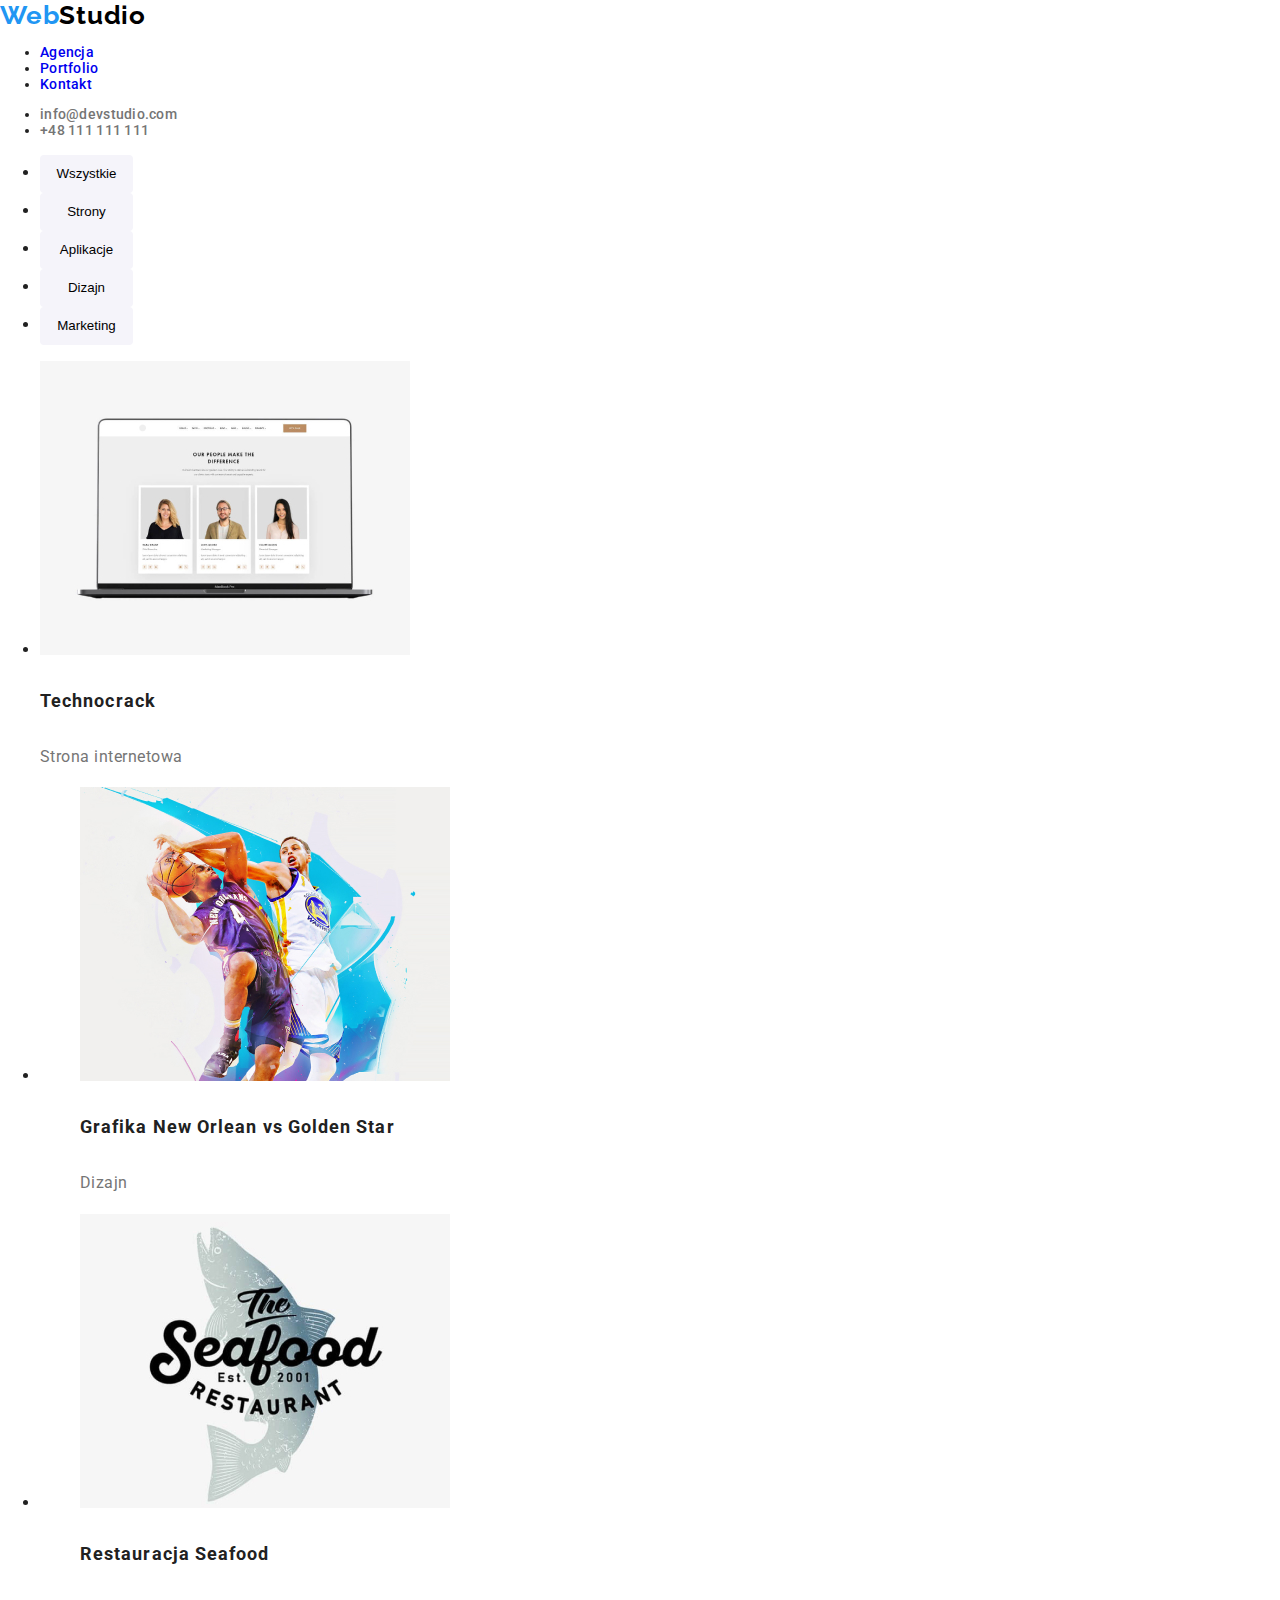
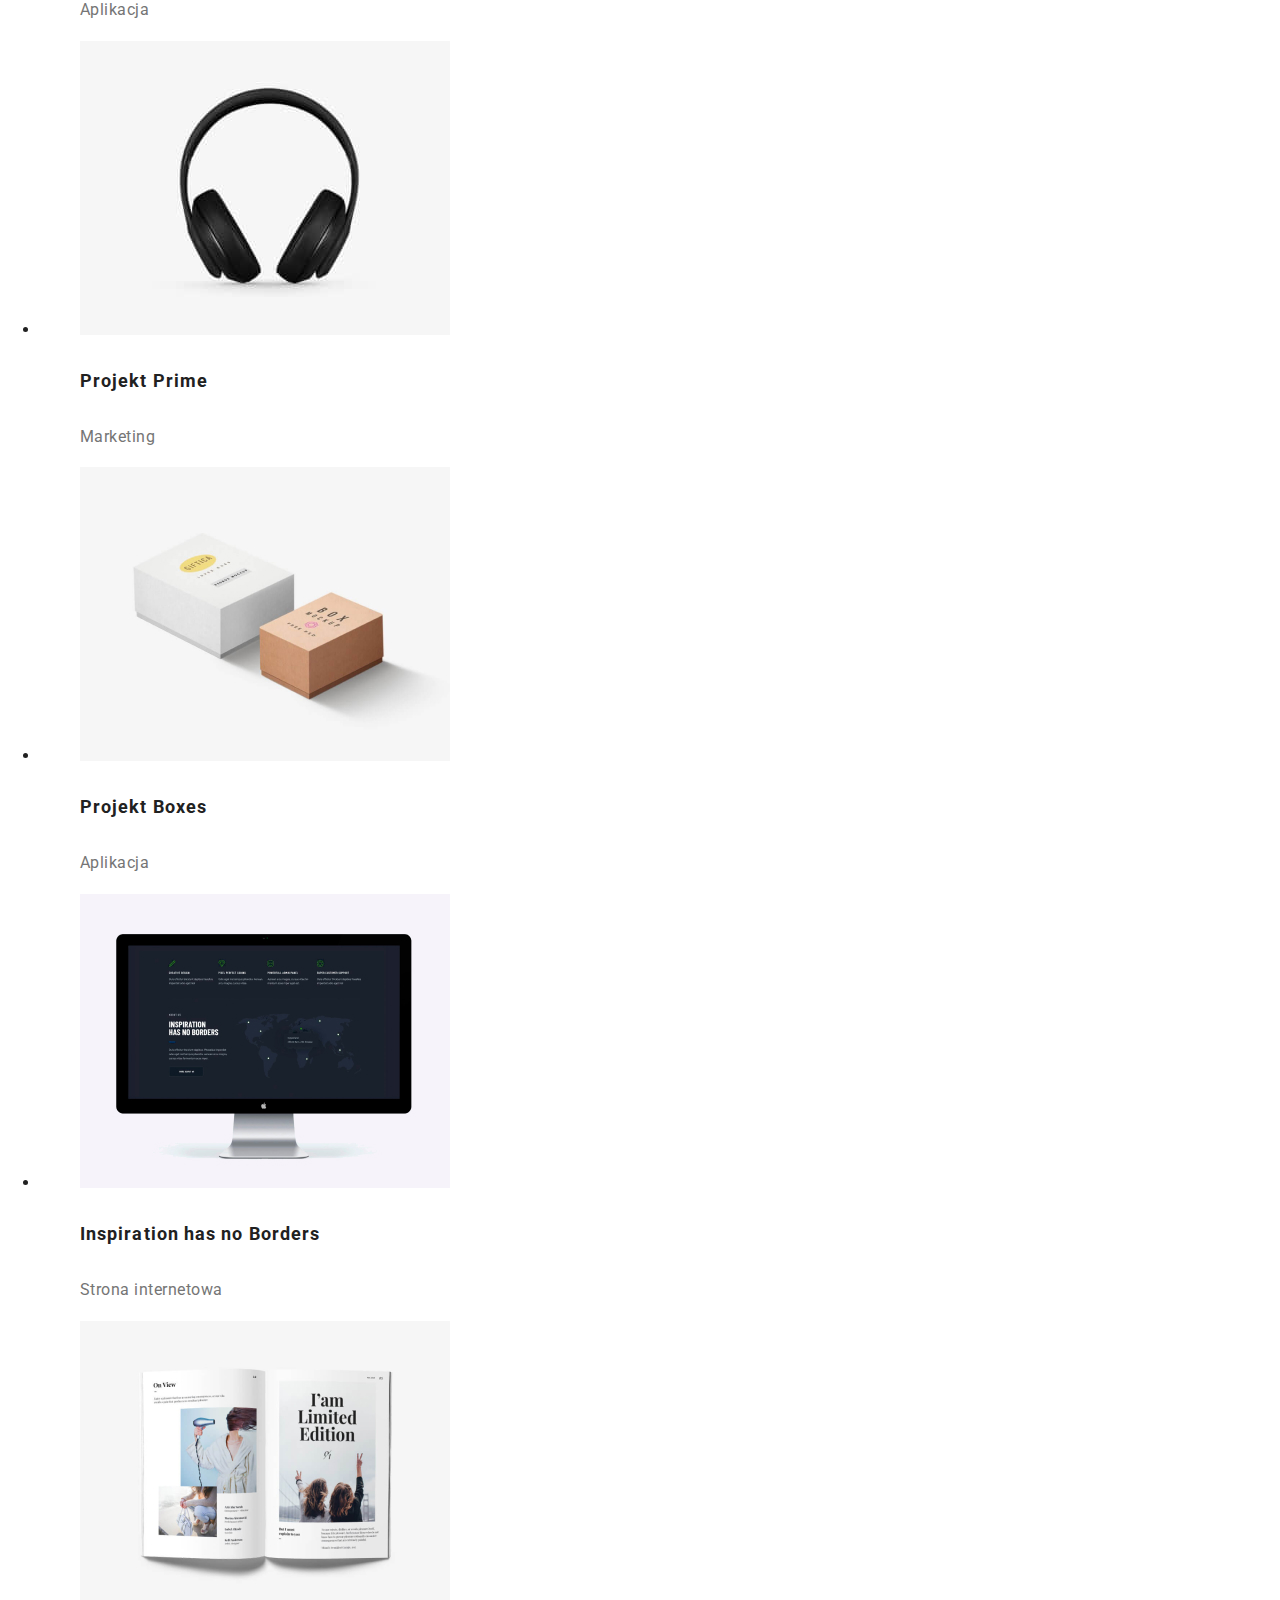
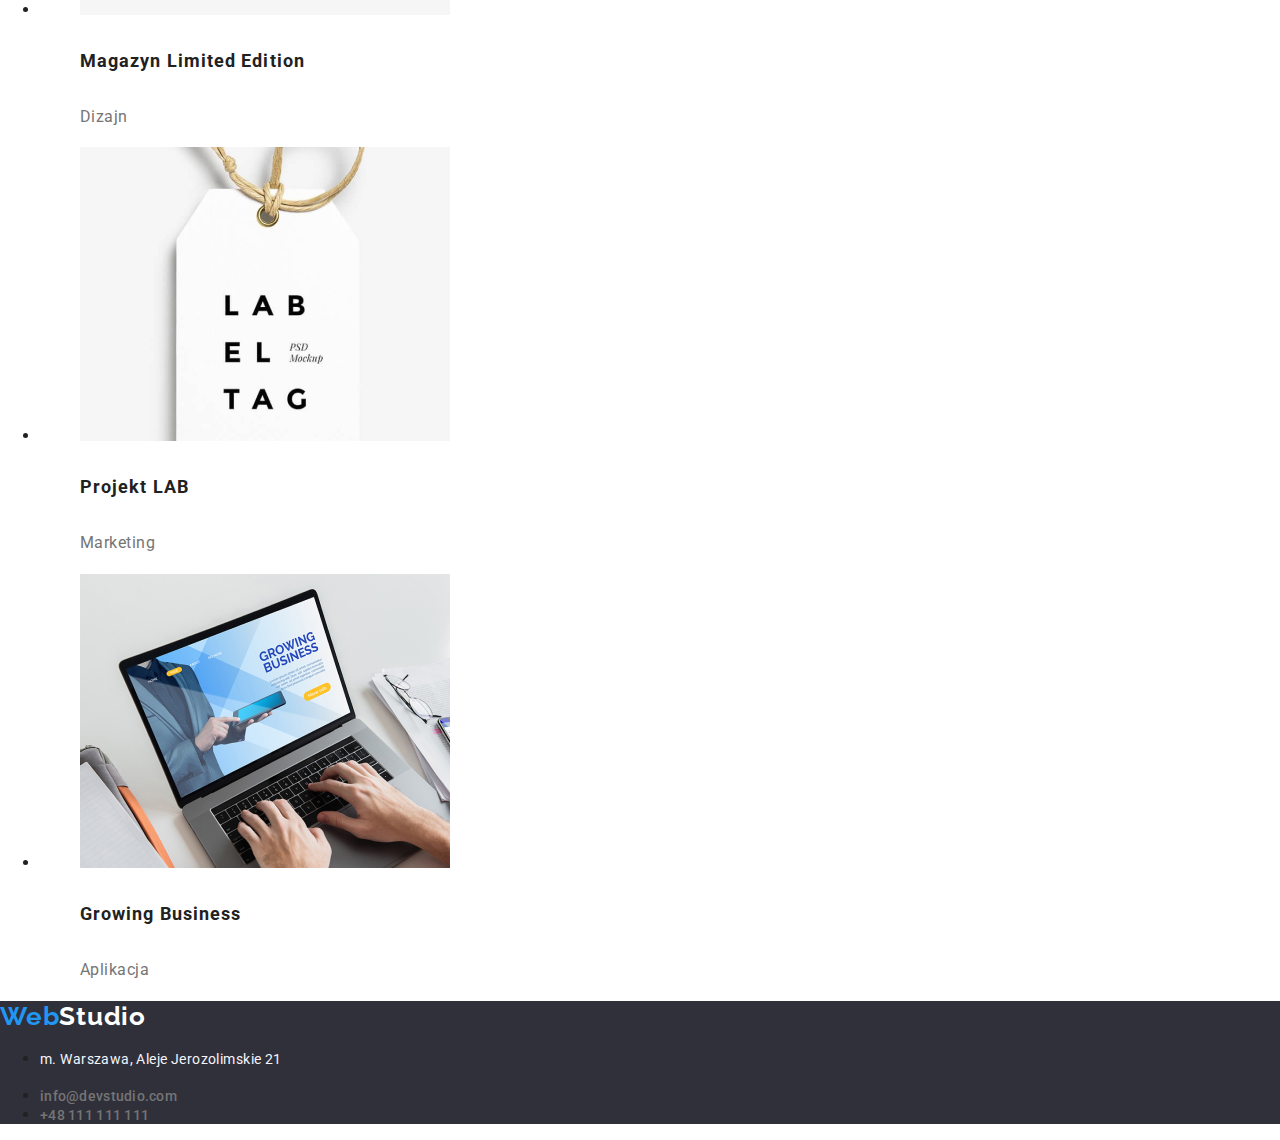
==== portfolio.html @ f1ce7806 "start" ====
<!DOCTYPE html>
<html lang="pl">
  <head>
    <meta charset="UTF-8" />
    <meta http-equiv="X-UA-Compatible" content="IE=edge" />
    <meta name="viewport" content="width=device-width, initial-scale=1.0" />
    <link rel="preconnect" href="https://fonts.googleapis.com" />
    <link rel="preconnect" href="https://fonts.gstatic.com" crossorigin />
    <link
      href="https://fonts.googleapis.com/css2?family=Raleway:wght@700&family=Roboto:wght@400;500;700;900&display=swap"
      rel="stylesheet"
    />
    <link rel="stylesheet" href="./css/style.css" />
    <title>Studio</title>
  </head>

  <body class="body">
    <header>
      <div class="logo">
        <a href="index.html" class="logo-link">
          Web<span class="studio">Studio</span></a
        >
      </div>
      <div>
        <nav class="nav">
          <ul>
            <li><a href="#" class="nav-link">Agencja</a></li>
            <li><a href="./portfolio.html" class="nav-link">Portfolio</a></li>
            <li><a href="#" class="nav-link">Kontakt</a></li>
          </ul>
        </nav>
      </div>
      <div>
        <nav class="nav-2">
          <ul>
            <li>
              <a href="mailto:info@devstudio.com" class="nav-mail"
                >info@devstudio.com</a
              >
            </li>
            <li>
              <a href="tel:+48111111111" class="nav-number">+48 111 111 111</a>
            </li>
          </ul>
        </nav>
      </div>
    </header>

    <div class="button">
      <ul>
        <li><button type="button" class="button-page-2">Wszystkie</button></li>
        <li><button type="button" class="button-page-2">Strony</button></li>
        <li><button type="button" class="button-page-2">Aplikacje</button></li>
        <li><button type="button" class="button-page-2">Dizajn</button></li>
        <li><button type="button" class="button-page-2">Marketing</button></li>
      </ul>
    </div>

    <section class="section-5">
      <ul>
        <li>
            <img
              src="./images/technocrack.jpg"
              alt="laptop"
              width="370"
              height="294"
            />
              <h4 class="section-5-h4">Technocrack</h4>
              <p class="section-5-p">Strona internetowa</p>
        </li>
        <li>
          <figure>
            <img
              src="./images/new orlean vs golden star.jpg"
              alt="basketball players"
              width="370"
              height="294"
            />
            <figcaption>
              <h4 class="section-5-h4">Grafika New Orlean vs Golden Star</h4>
              <p class="section-5-p">Dizajn</p>
            </figcaption>
          </figure>
        </li>
        <li>
          <figure>
            <img
              src="./images/seafood.jpg"
              alt="fish logo with the name"
              width="370"
              height="294"
            />
            <figcaption>
              <h4 class="section-5-h4">Restauracja Seafood</h4>
              <p class="section-5-p">Aplikacja</p>
            </figcaption>
          </figure>
        </li>
        <li>
          <figure>
            <img
              src="./images/marketing.jpg"
              alt="black headphones"
              width="370"
              height="294"
            />
            <figcaption>
              <h4 class="section-5-h4">Projekt Prime</h4>
              <p class="section-5-p">Marketing</p>
            </figcaption>
          </figure>
        </li>
        <li>
          <figure>
            <img
              src="./images/boxes.jpg"
              alt="boxes"
              width="370"
              height="294"
            />
            <figcaption>
              <h4 class="section-5-h4">Projekt Boxes</h4>
              <p class="section-5-p">Aplikacja</p>
            </figcaption>
          </figure>
        </li>
        <li>
          <figure>
            <img
              src="./images/no borders.jpg"
              alt="monitor"
              width="370"
              height="294"
            />
            <figcaption>
              <h4 class="section-5-h4">Inspiration has no Borders</h4>
              <p class="section-5-p">Strona internetowa</p>
            </figcaption>
          </figure>
        </li>
        <li>
          <figure>
            <img
              src="./images/magazin.jpg"
              alt="newspapper"
              width="370"
              height="294"
            />
            <figcaption>
              <h4 class="section-5-h4">Magazyn Limited Edition</h4>
              <p class="section-5-p">Dizajn</p>
            </figcaption>
          </figure>
        </li>
        <li>
          <figure>
            <img
              src="./images/lab.jpg"
              alt="letters on paper"
              width="370"
              height="294"
            />
            <figcaption>
              <h4 class="section-5-h4">Projekt LAB</h4>
              <p class="section-5-p">Marketing</p>
            </figcaption>
          </figure>
        </li>
        <li>
          <figure>
            <img
              src="./images/growing business.jpg"
              alt="writing on laptop"
              width="370"
              height="294"
            />
            <figcaption>
              <h4 class="section-5-h4">Growing Business</h4>
              <p class="section-5-p">Aplikacja</p>
            </figcaption>
          </figure>
        </li>
      </ul>
    </section>

    <footer class="footer-style">
      <div class="logo">
        <a href="index.html" class="logo-link">
          Web<span class="studio-footer">Studio</span></a
        >
      </div>

      <address class="address">
        <ul>
          <li>
            <p class="adress-localization">
              m. Warszawa, Aleje Jerozolimskie 21
            </p>
          </li>
          <li>
            <a href="mailto:info@devstudio.com" class="adress-mail"
              >info@devstudio.com</a
            >
          </li>
          <li>
            <a href="tel:+48111111111" class="adress-tel">+48 111 111 111</a>
          </li>
        </ul>
      </address>
    </footer>
  </body>
</html>
---- css/style.css ----
:root {
  --hover-color: #2196f3;
  --color-grey: #757575;
  --color-black: #212121;
  --color-white: #f5f4fa;
  --color-grey2: #2f303a;
}

body {
  font-family: "Roboto", sans-serif;
  margin: 0px;
  padding: 0px;
  color: var(--color-black)
}

/*logo*/

.logo-link {
  font-family: "Raleway", sans-serif;
  text-decoration: none;
  font-style: normal;
  font-weight: 700;
  font-size: 26px;
  line-height: 1.19;
  letter-spacing: 0.03em;
  color: var(--hover-color);
}

.studio {
  color: #000000;
}
.studio-infooter {
  color: white;
}

.nav {
  text-decoration: none;
  font-style: normal;
  font-weight: 500;
  font-size: 14px;
  line-height: 1.14;
  letter-spacing: 0.02em;
}

.nav-link {
  text-decoration: none;
  font-style: normal;
  font-weight: 500;
  font-size: 14px;
  line-height: 1.14;
  letter-spacing: 0.02em;
}

.nav-link:hover,
.nav-link:focus {
  font-style: normal;
  font-weight: 500;
  font-size: 14px;
  line-height: 1.14;
  letter-spacing: 0.02em;
  color: var(--hover-color);
}

.nav-2 {
  text-decoration: none;
  font-style: normal;
  font-weight: 500;
  font-size: 14px;
  line-height: 1.14;
  letter-spacing: 0.02em;
}

.nav-mail {
  font-style: normal;
  font-weight: 500;
  font-size: 14px;
  line-height: 1.14;
  letter-spacing: 0.02em;
  color: var(--color-grey);
  text-decoration: none;
}

.nav-number {
  font-style: normal;
  font-weight: 500;
  font-size: 14px;
  line-height: 1.14;
  letter-spacing: 0.02em;
  color: var(--color-grey);
  text-decoration: none;
}
.nav-mail:hover,
.nav-mail:focus,
.nav-number:hover,
.nav-number:focus {
  color: #2196f3;
}
/* Main*/

.section-1 {
  background-color: var(--color-grey2);
}
.section-1-h1 {
  font-style: normal;
  font-weight: 900;
  font-size: 44px;
  line-height: 1.36;
  color: #ffffff;
}
.button-section-1 {
  width: 200px;
  height: 50px;
  left: 700px;
  top: 430px;
  background: var(--hover-color);
  box-shadow: 0px 4px 4px rgba(0, 0, 0, 0.15);
  border-radius: 4px;
  font-style: normal;
  font-weight: 700;
  font-size: 16px;
  line-height: 1.8;
  letter-spacing: 0.06em;
  color: var(--color-white);
  cursor: pointer;
  border: none;
}

.section-2-h3 {
  font-style: normal;
  font-size: 14px;
  line-height: 1.14;
  letter-spacing: 0.03em;
  text-transform: uppercase;
}

.section-2-p {
  font-style: normal;
  font-weight: 400;
  font-size: 14px;
  line-height: 1.71;
  color: var(--color-grey);
}

.section-3-h2 {
  font-style: normal;
  font-weight: 700;
  font-size: 36px;
  line-height: 1.16;
  letter-spacing: 0.03em;
}

.section-4 {
  background-color: #f5f4fa;
}

.section-4-h2 {
  font-style: normal;
  font-weight: 700;
  font-size: 36px;
  letter-spacing: 0.03em;
  line-height: 1.1;
}

.section-4-h4 {
  font-style: normal;
  font-size: 16px;
  letter-spacing: 0.03em;
  line-height: 1.1;
}

.section-4-p {
  font-style: normal;
  font-weight: 400;
  font-size: 16px;
  letter-spacing: 0.03em;
  color: var(--color-grey);
  line-height: 1.1;
}

/*footer*/

.footer-style {
  background-color: var(--color-grey2);
}

.studio-footer {
  color: #ffffff;
}
.adress-localization {
  font-style: normal;
  font-weight: 400;
  font-size: 14px;
  letter-spacing: 0.03em;
  color: var(--color-white);
  line-height: 1.71;
}

.adress-mail {
  font-style: normal;
  font-weight: 500;
  font-size: 14px;
  line-height: 1.14;
  letter-spacing: 0.02em;
  color: var(--color-grey);
  text-decoration: none;
}

.adress-tel {
  font-style: normal;
  font-weight: 500;
  font-size: 14px;
  line-height: 1.14;
  letter-spacing: 0.02em;
  color: var(--color-grey);
  text-decoration: none;
}

/*portfolio */

.button-page-1 {
  font-style: normal;
  font-weight: 500;
  font-size: 16px;
  line-height: 1.6;
  border-radius: 4px;
}

.button-page-1:hover,
.button-page-1:focus {
  width: 93px;
  height: 38px;
  background: var(--hover-color);
  color: var(--color-white);
  box-shadow: 0px 3px 1px rgba(0, 0, 0, 0.1), 0px 1px 2px rgba(0, 0, 0, 0.08),
    0px 2px 2px rgba(0, 0, 0, 0.12);
  border-radius: 4px;
}
.button-page-2 {
  width: 93px;
  height: 38px;
  background: var(--color-white);
  border-radius: 4px;
  border-style: none;
  cursor: pointer;
}

.button-page-2:hover,
.button-page-2:focus {
  width: 93px;
  height: 38px;
  background: var(--hover-color);
  color: var(--color-white);
  box-shadow: 0px 3px 1px rgba(0, 0, 0, 0.1), 0px 1px 2px rgba(0, 0, 0, 0.08),
    0px 2px 2px rgba(0, 0, 0, 0.12);
  border-radius: 4px;
}

.section-5-h4 {
  font-style: normal;
  font-size: 18px;
  letter-spacing: 0.06em;
  line-height: 2;
}

.section-5-p {
  font-style: normal;
  font-weight: 400;
  font-size: 16px;
  letter-spacing: 0.03em;
  color: var(--color-grey);
  line-height: 1.8;
}
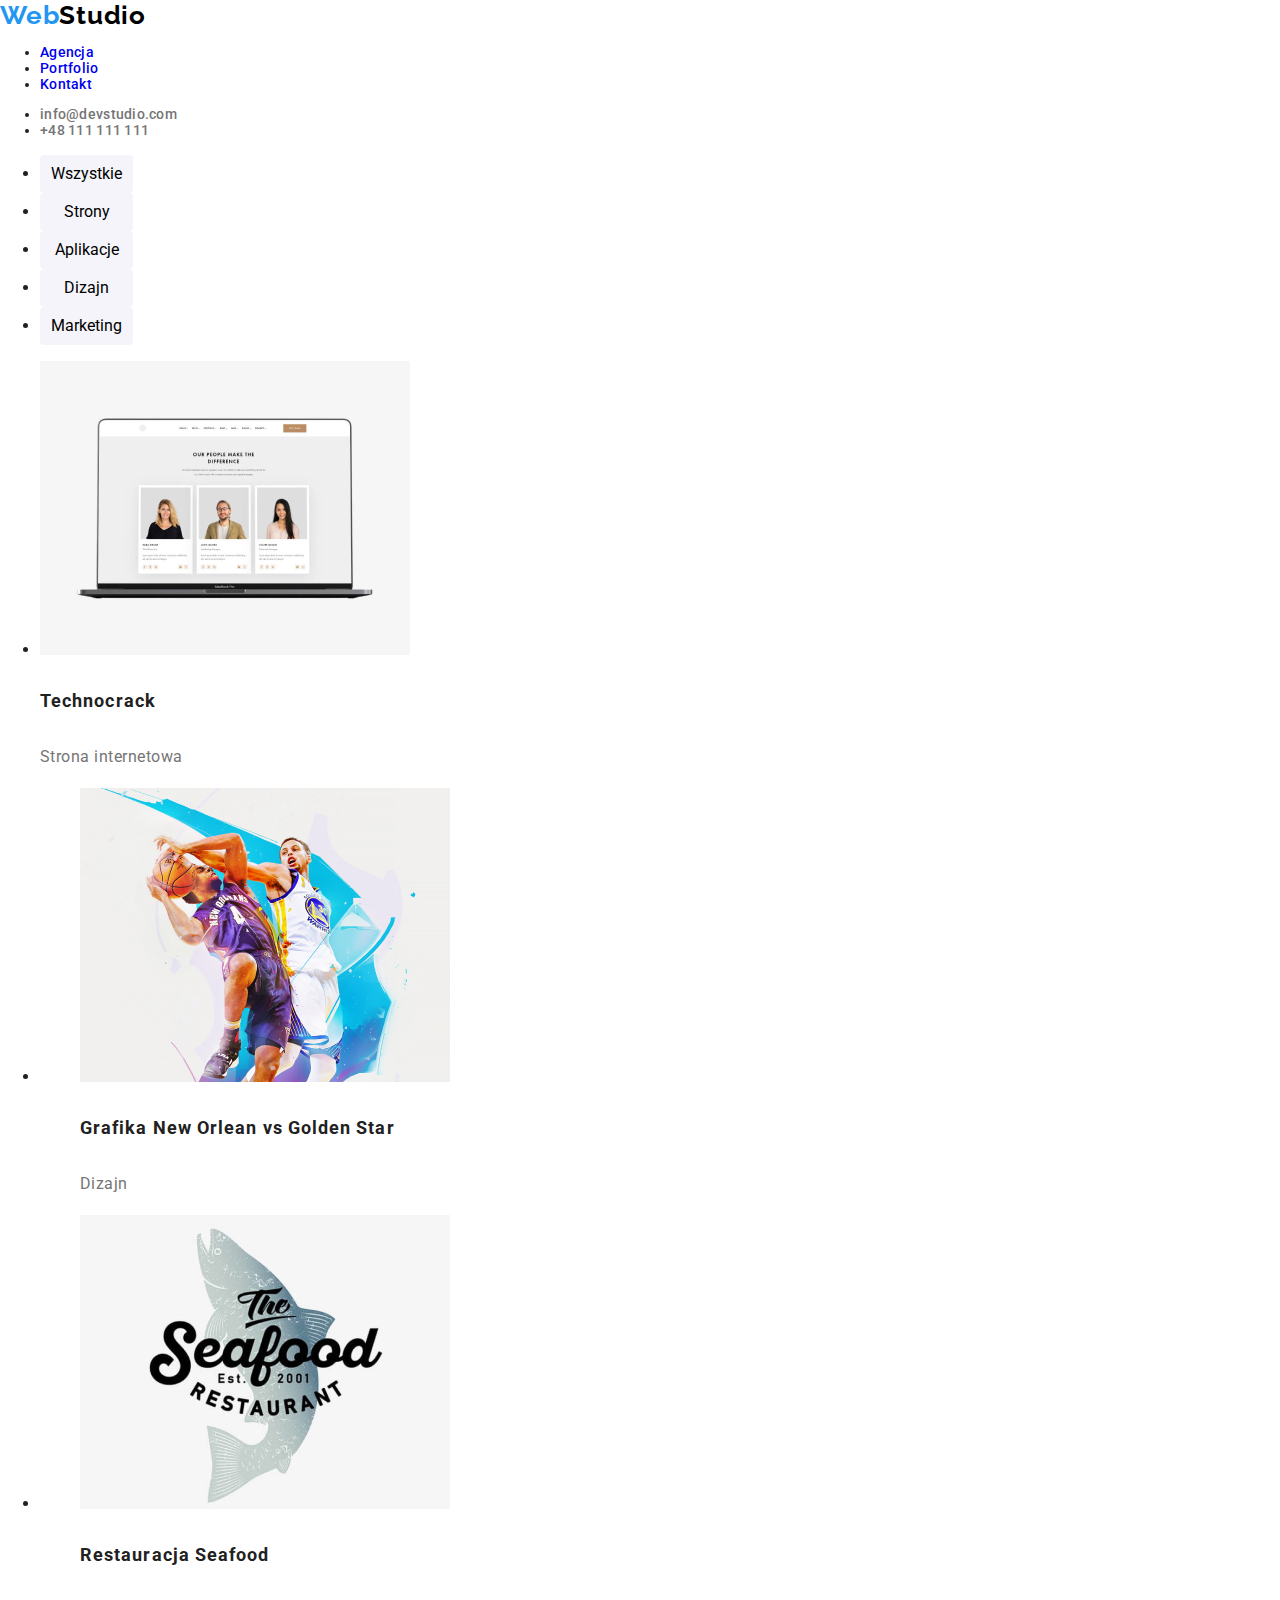
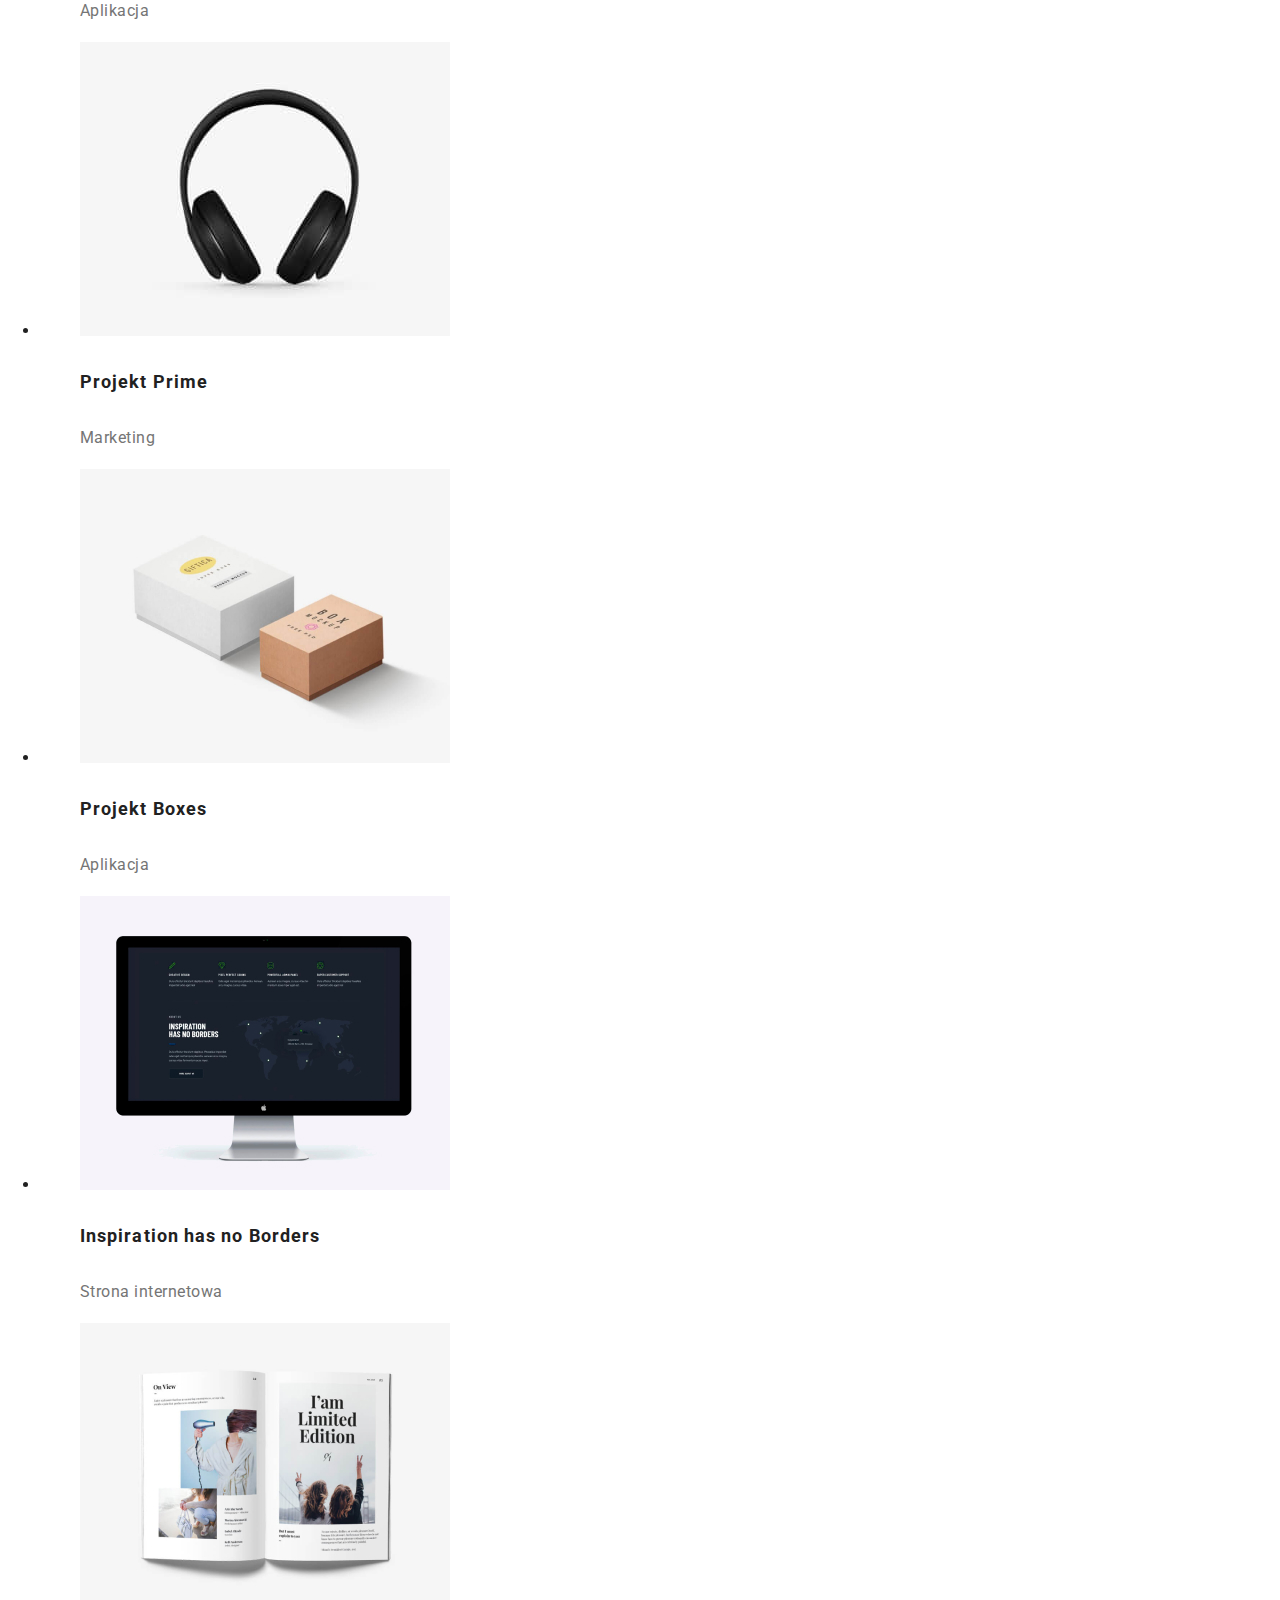
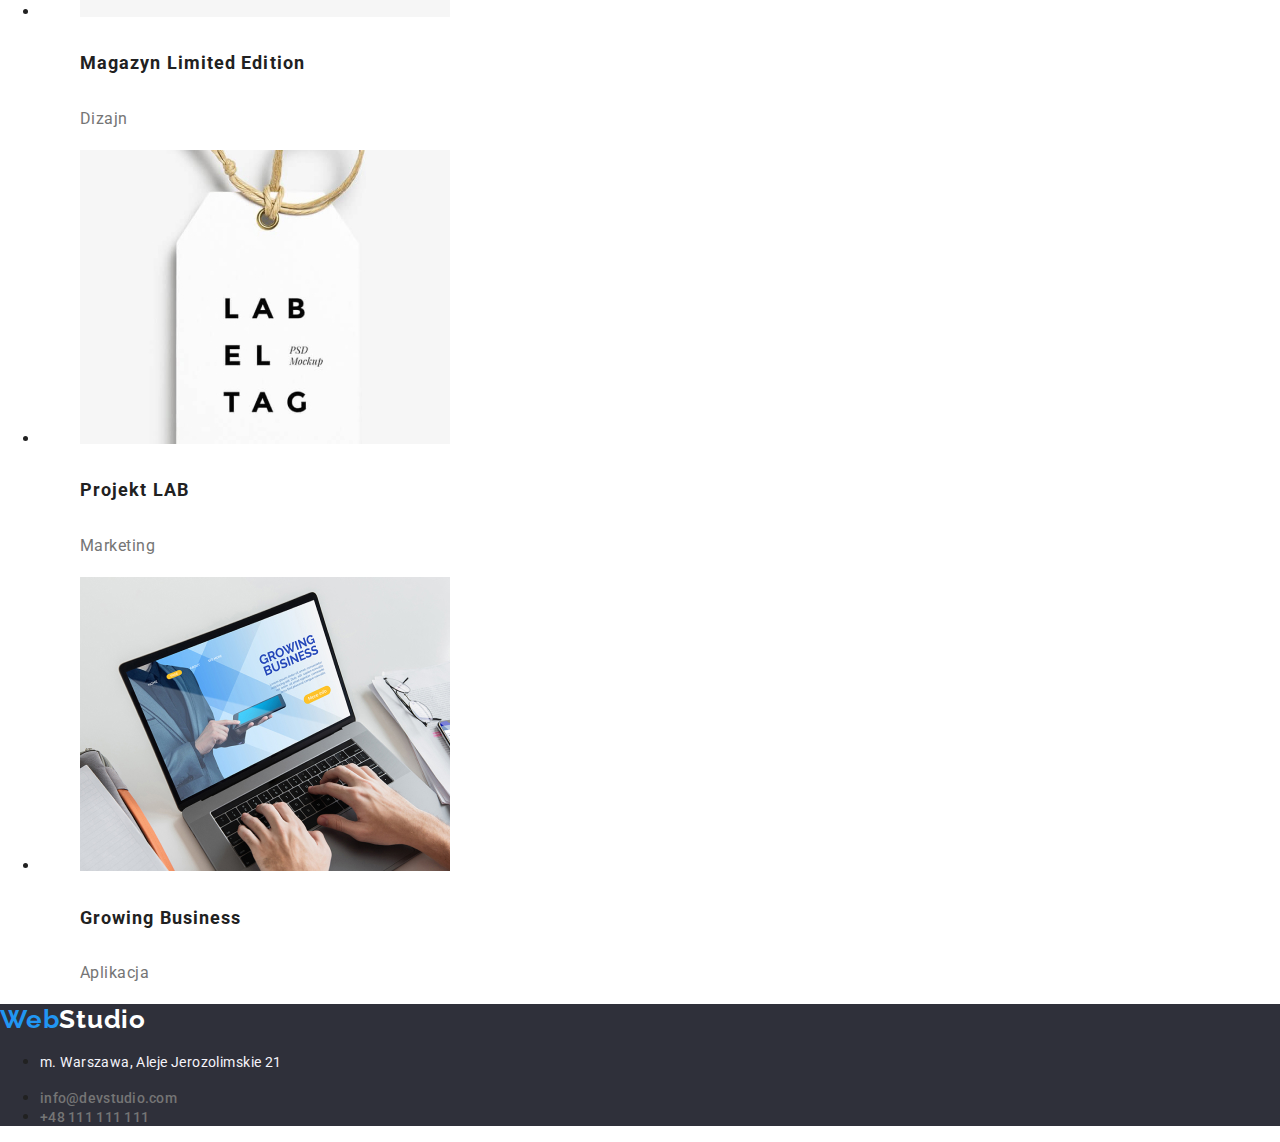
==== commit 059ed7ef: "zmiany 17.10" ====
--- a/portfolio.html
+++ b/portfolio.html
@@ -10,6 +10,8 @@
       href="https://fonts.googleapis.com/css2?family=Raleway:wght@700&family=Roboto:wght@400;500;700;900&display=swap"
       rel="stylesheet"
     />
+    <link rel="stylesheet" href="https://cdnjs.cloudflare.com/ajax/libs/modern-normalize/1.0.0/modern-normalize.min.css"
+  />
     <link rel="stylesheet" href="./css/style.css" />
     <title>Studio</title>
   </head>
@@ -45,6 +47,8 @@
         </nav>
       </div>
     </header>
+<main class="portfolio-main">
+
 
     <div class="button">
       <ul>
@@ -58,7 +62,7 @@
 
     <section class="section-5">
       <ul>
-        <li>
+        <li class="list-item-section-5">
             <img
               src="./images/technocrack.jpg"
               alt="laptop"
@@ -67,8 +71,8 @@
             />
               <h4 class="section-5-h4">Technocrack</h4>
               <p class="section-5-p">Strona internetowa</p>
-        </li>
-        <li>
+        </li >
+        <li class="list-item-section-5">
           <figure>
             <img
               src="./images/new orlean vs golden star.jpg"
@@ -82,7 +86,7 @@
             </figcaption>
           </figure>
         </li>
-        <li>
+        <li class="list-item-section-5">
           <figure>
             <img
               src="./images/seafood.jpg"
@@ -96,7 +100,7 @@
             </figcaption>
           </figure>
         </li>
-        <li>
+        <li class="list-item-section-5">
           <figure>
             <img
               src="./images/marketing.jpg"
@@ -110,7 +114,7 @@
             </figcaption>
           </figure>
         </li>
-        <li>
+        <li class="list-item-section-5">
           <figure>
             <img
               src="./images/boxes.jpg"
@@ -124,7 +128,7 @@
             </figcaption>
           </figure>
         </li>
-        <li>
+        <li class="list-item-section-5">
           <figure>
             <img
               src="./images/no borders.jpg"
@@ -138,7 +142,7 @@
             </figcaption>
           </figure>
         </li>
-        <li>
+        <li class="list-item-section-5">
           <figure>
             <img
               src="./images/magazin.jpg"
@@ -152,7 +156,7 @@
             </figcaption>
           </figure>
         </li>
-        <li>
+        <li class="list-item-section-5">
           <figure>
             <img
               src="./images/lab.jpg"
@@ -166,7 +170,7 @@
             </figcaption>
           </figure>
         </li>
-        <li>
+        <li class="list-item-section-5">
           <figure>
             <img
               src="./images/growing business.jpg"
@@ -182,7 +186,7 @@
         </li>
       </ul>
     </section>
-
+</main>
     <footer class="footer-style">
       <div class="logo">
         <a href="index.html" class="logo-link">
--- a/css/style.css
+++ b/css/style.css
@@ -6,11 +6,18 @@
   --color-grey2: #2f303a;
 }
 
+*,
+*::before,
+*::after {
+  box-sizing: border-box;
+}
+
 body {
   font-family: "Roboto", sans-serif;
   margin: 0px;
   padding: 0px;
-  color: var(--color-black)
+  color: var(--color-black);
+  width: 1600px
 }
 
 /*logo*/
@@ -24,6 +31,7 @@
   line-height: 1.19;
   letter-spacing: 0.03em;
   color: var(--hover-color);
+  margin-right: 93px;
 }
 
 .studio {
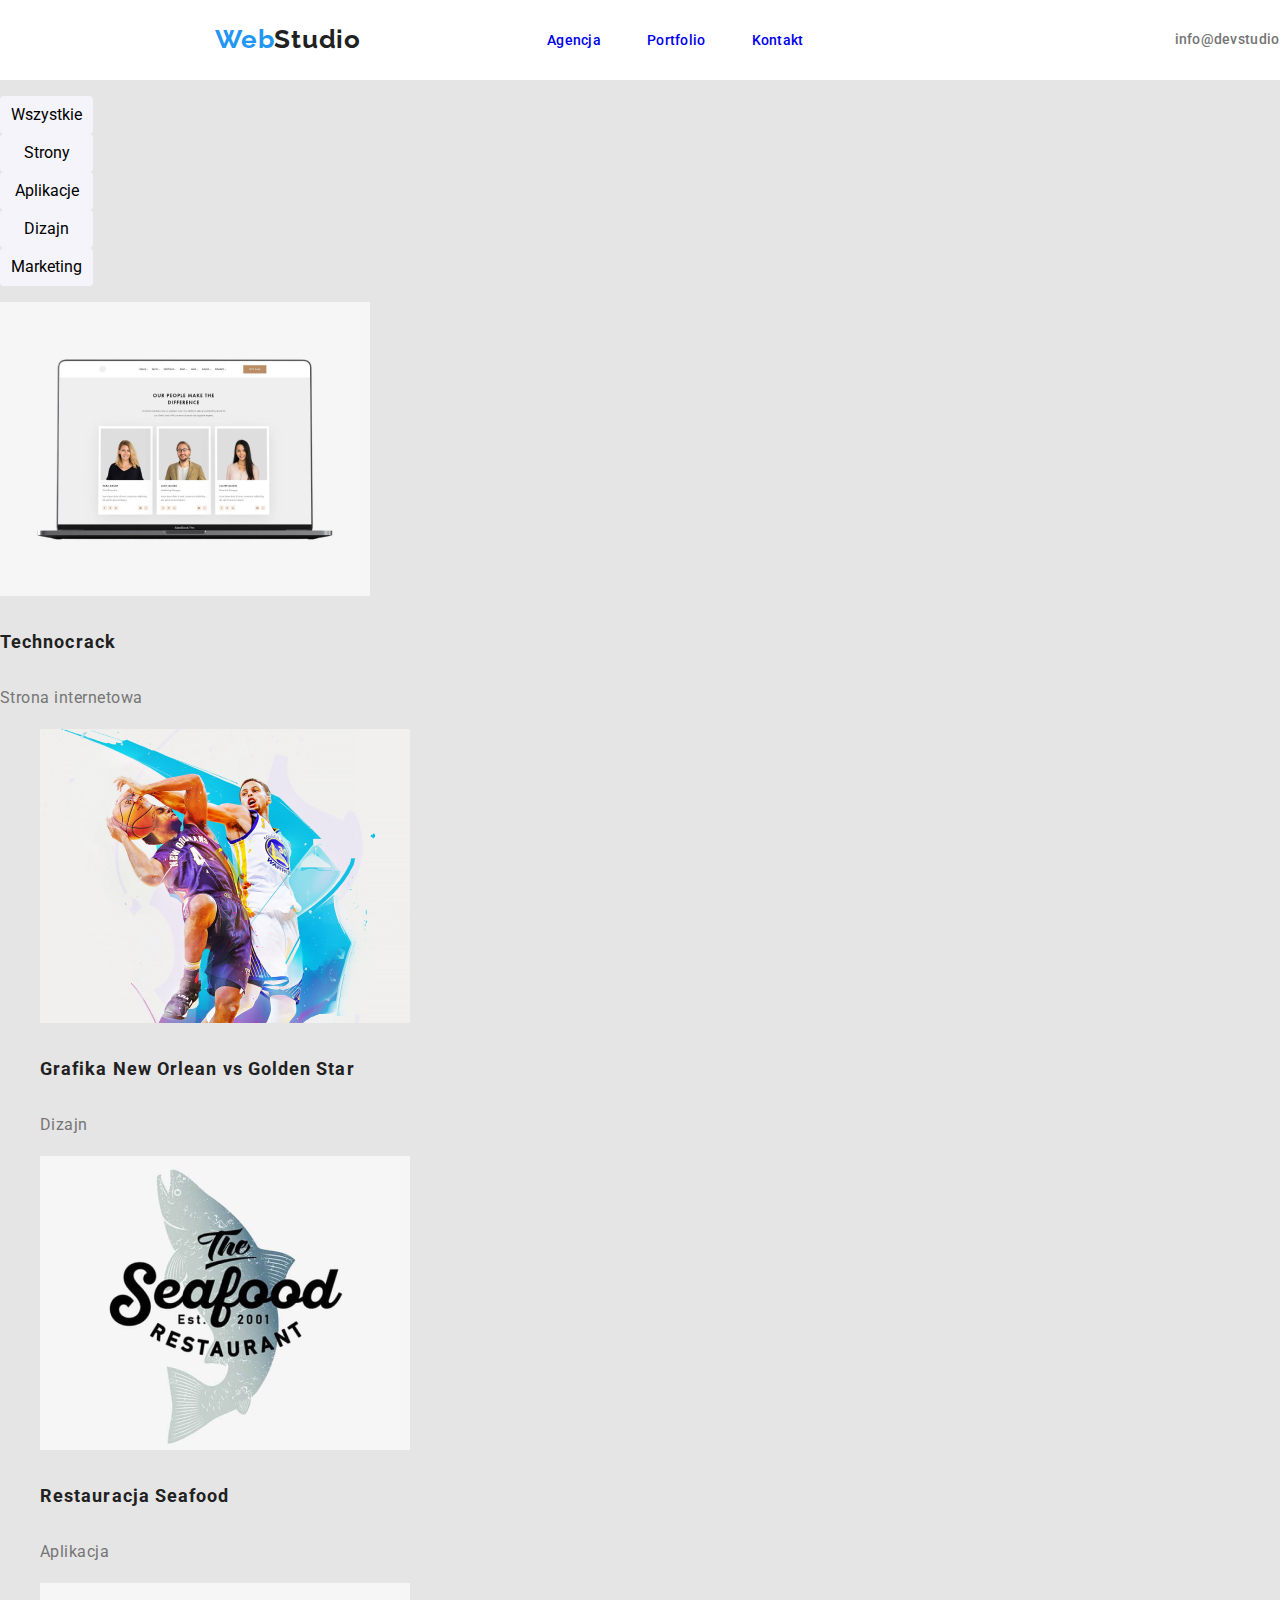
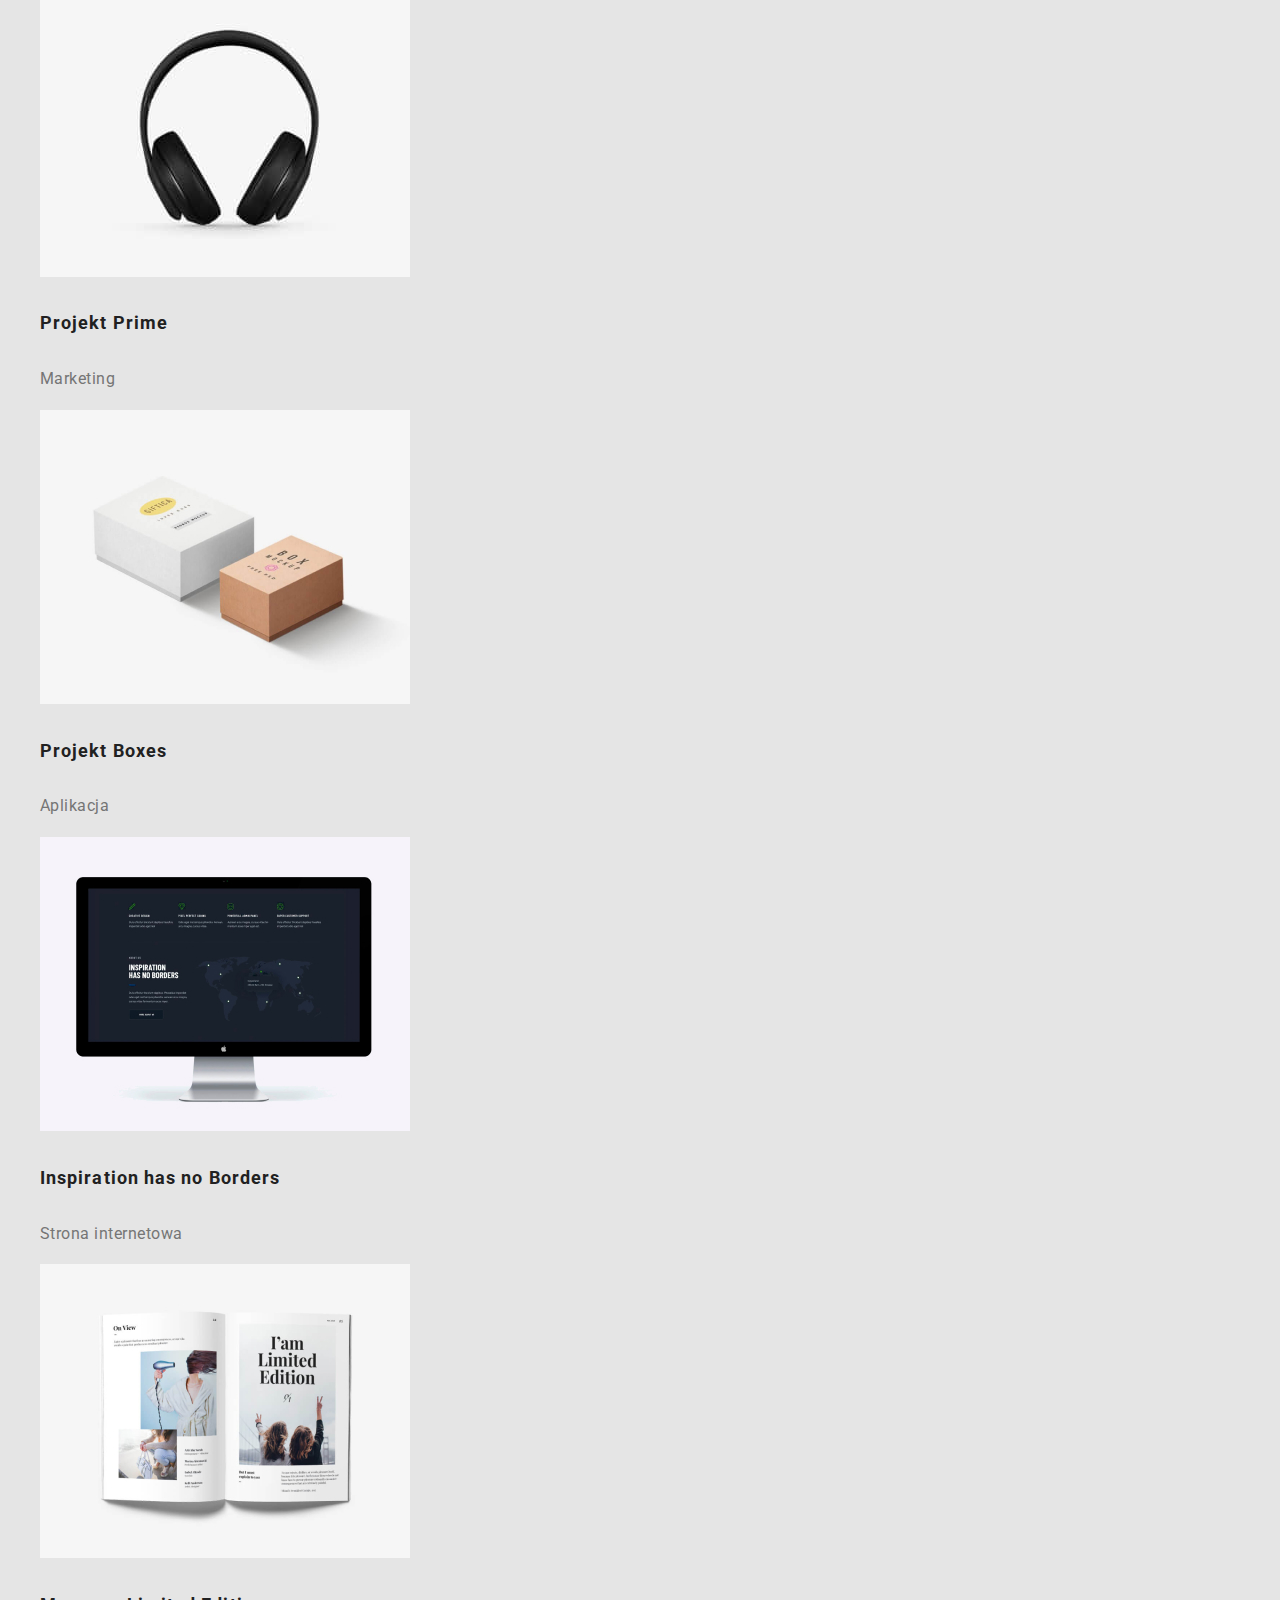
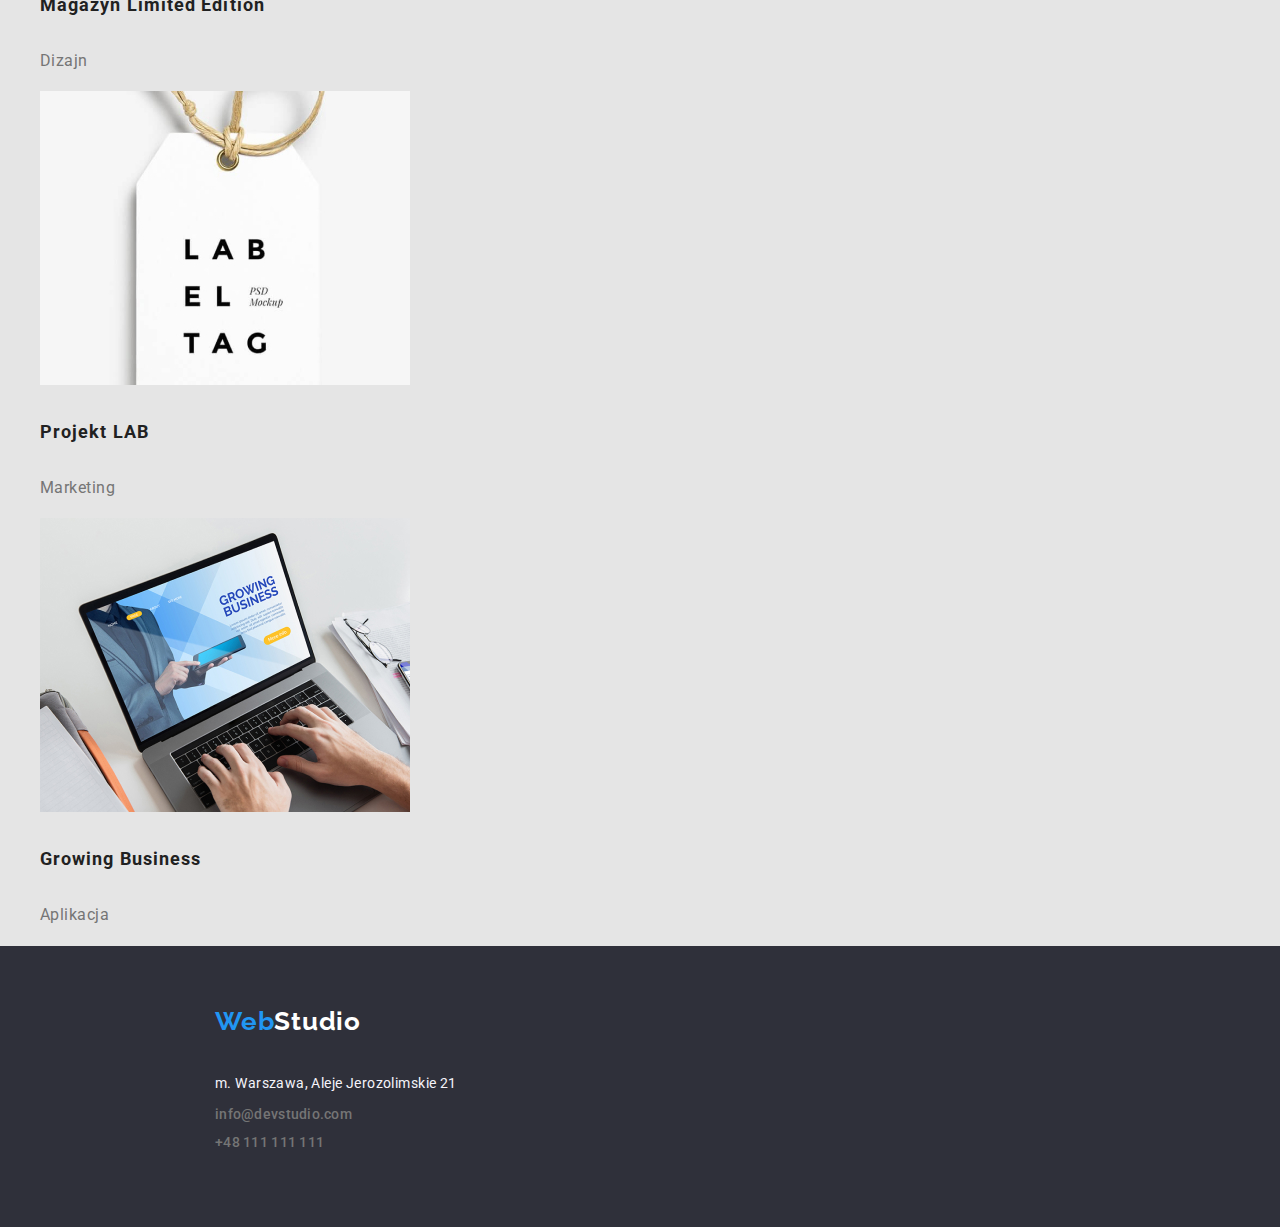
==== commit ab6edc61: "zmiany 18.10 czesc 2" ====
--- a/portfolio.html
+++ b/portfolio.html
@@ -10,207 +10,208 @@
       href="https://fonts.googleapis.com/css2?family=Raleway:wght@700&family=Roboto:wght@400;500;700;900&display=swap"
       rel="stylesheet"
     />
-    <link rel="stylesheet" href="https://cdnjs.cloudflare.com/ajax/libs/modern-normalize/1.0.0/modern-normalize.min.css"
-  />
+    <link
+      rel="stylesheet"
+      href="https://cdnjs.cloudflare.com/ajax/libs/modern-normalize/1.0.0/modern-normalize.min.css"
+    />
     <link rel="stylesheet" href="./css/style.css" />
     <title>Studio</title>
   </head>
 
   <body class="body">
-    <header>
+    <header class="menu">
       <div class="logo">
         <a href="index.html" class="logo-link">
           Web<span class="studio">Studio</span></a
         >
       </div>
       <div>
-        <nav class="nav">
-          <ul>
+        <nav>
+          <ul class="list-style-nav-list">
             <li><a href="#" class="nav-link">Agencja</a></li>
             <li><a href="./portfolio.html" class="nav-link">Portfolio</a></li>
             <li><a href="#" class="nav-link">Kontakt</a></li>
           </ul>
         </nav>
       </div>
-      <div>
-        <nav class="nav-2">
-          <ul>
-            <li>
-              <a href="mailto:info@devstudio.com" class="nav-mail"
-                >info@devstudio.com</a
-              >
-            </li>
-            <li>
-              <a href="tel:+48111111111" class="nav-number">+48 111 111 111</a>
-            </li>
-          </ul>
-        </nav>
+      <div class="nav-2">
+        <ul class="list-style-nav-2-list">
+          <li>
+            <a href="mailto:info@devstudio.com" class="nav-mail"
+              >info@devstudio.com</a
+            >
+          </li>
+          <li>
+            <a href="tel:+48111111111" class="nav-number">+48 111 111 111</a>
+          </li>
+        </ul>
       </div>
     </header>
-<main class="portfolio-main">
+    <main class="portfolio-main">
+      <div class="button">
+        <ul>
+          <li>
+            <button type="button" class="button-page-2">Wszystkie</button>
+          </li>
+          <li><button type="button" class="button-page-2">Strony</button></li>
+          <li>
+            <button type="button" class="button-page-2">Aplikacje</button>
+          </li>
+          <li><button type="button" class="button-page-2">Dizajn</button></li>
+          <li>
+            <button type="button" class="button-page-2">Marketing</button>
+          </li>
+        </ul>
+      </div>
 
-
-    <div class="button">
-      <ul>
-        <li><button type="button" class="button-page-2">Wszystkie</button></li>
-        <li><button type="button" class="button-page-2">Strony</button></li>
-        <li><button type="button" class="button-page-2">Aplikacje</button></li>
-        <li><button type="button" class="button-page-2">Dizajn</button></li>
-        <li><button type="button" class="button-page-2">Marketing</button></li>
-      </ul>
-    </div>
-
-    <section class="section-5">
-      <ul>
-        <li class="list-item-section-5">
+      <section class="section-5">
+        <ul>
+          <li class="list-item-section-5">
             <img
               src="./images/technocrack.jpg"
               alt="laptop"
               width="370"
               height="294"
             />
-              <h4 class="section-5-h4">Technocrack</h4>
-              <p class="section-5-p">Strona internetowa</p>
-        </li >
-        <li class="list-item-section-5">
-          <figure>
-            <img
-              src="./images/new orlean vs golden star.jpg"
-              alt="basketball players"
-              width="370"
-              height="294"
-            />
-            <figcaption>
-              <h4 class="section-5-h4">Grafika New Orlean vs Golden Star</h4>
-              <p class="section-5-p">Dizajn</p>
-            </figcaption>
-          </figure>
-        </li>
-        <li class="list-item-section-5">
-          <figure>
-            <img
-              src="./images/seafood.jpg"
-              alt="fish logo with the name"
-              width="370"
-              height="294"
-            />
-            <figcaption>
-              <h4 class="section-5-h4">Restauracja Seafood</h4>
-              <p class="section-5-p">Aplikacja</p>
-            </figcaption>
-          </figure>
-        </li>
-        <li class="list-item-section-5">
-          <figure>
-            <img
-              src="./images/marketing.jpg"
-              alt="black headphones"
-              width="370"
-              height="294"
-            />
-            <figcaption>
-              <h4 class="section-5-h4">Projekt Prime</h4>
-              <p class="section-5-p">Marketing</p>
-            </figcaption>
-          </figure>
-        </li>
-        <li class="list-item-section-5">
-          <figure>
-            <img
-              src="./images/boxes.jpg"
-              alt="boxes"
-              width="370"
-              height="294"
-            />
-            <figcaption>
-              <h4 class="section-5-h4">Projekt Boxes</h4>
-              <p class="section-5-p">Aplikacja</p>
-            </figcaption>
-          </figure>
-        </li>
-        <li class="list-item-section-5">
-          <figure>
-            <img
-              src="./images/no borders.jpg"
-              alt="monitor"
-              width="370"
-              height="294"
-            />
-            <figcaption>
-              <h4 class="section-5-h4">Inspiration has no Borders</h4>
-              <p class="section-5-p">Strona internetowa</p>
-            </figcaption>
-          </figure>
-        </li>
-        <li class="list-item-section-5">
-          <figure>
-            <img
-              src="./images/magazin.jpg"
-              alt="newspapper"
-              width="370"
-              height="294"
-            />
-            <figcaption>
-              <h4 class="section-5-h4">Magazyn Limited Edition</h4>
-              <p class="section-5-p">Dizajn</p>
-            </figcaption>
-          </figure>
-        </li>
-        <li class="list-item-section-5">
-          <figure>
-            <img
-              src="./images/lab.jpg"
-              alt="letters on paper"
-              width="370"
-              height="294"
-            />
-            <figcaption>
-              <h4 class="section-5-h4">Projekt LAB</h4>
-              <p class="section-5-p">Marketing</p>
-            </figcaption>
-          </figure>
-        </li>
-        <li class="list-item-section-5">
-          <figure>
-            <img
-              src="./images/growing business.jpg"
-              alt="writing on laptop"
-              width="370"
-              height="294"
-            />
-            <figcaption>
-              <h4 class="section-5-h4">Growing Business</h4>
-              <p class="section-5-p">Aplikacja</p>
-            </figcaption>
-          </figure>
-        </li>
-      </ul>
-    </section>
-</main>
+            <h4 class="section-5-h4">Technocrack</h4>
+            <p class="section-5-p">Strona internetowa</p>
+          </li>
+          <li class="list-item-section-5">
+            <figure>
+              <img
+                src="./images/new orlean vs golden star.jpg"
+                alt="basketball players"
+                width="370"
+                height="294"
+              />
+              <figcaption>
+                <h4 class="section-5-h4">Grafika New Orlean vs Golden Star</h4>
+                <p class="section-5-p">Dizajn</p>
+              </figcaption>
+            </figure>
+          </li>
+          <li class="list-item-section-5">
+            <figure>
+              <img
+                src="./images/seafood.jpg"
+                alt="fish logo with the name"
+                width="370"
+                height="294"
+              />
+              <figcaption>
+                <h4 class="section-5-h4">Restauracja Seafood</h4>
+                <p class="section-5-p">Aplikacja</p>
+              </figcaption>
+            </figure>
+          </li>
+          <li class="list-item-section-5">
+            <figure>
+              <img
+                src="./images/marketing.jpg"
+                alt="black headphones"
+                width="370"
+                height="294"
+              />
+              <figcaption>
+                <h4 class="section-5-h4">Projekt Prime</h4>
+                <p class="section-5-p">Marketing</p>
+              </figcaption>
+            </figure>
+          </li>
+          <li class="list-item-section-5">
+            <figure>
+              <img
+                src="./images/boxes.jpg"
+                alt="boxes"
+                width="370"
+                height="294"
+              />
+              <figcaption>
+                <h4 class="section-5-h4">Projekt Boxes</h4>
+                <p class="section-5-p">Aplikacja</p>
+              </figcaption>
+            </figure>
+          </li>
+          <li class="list-item-section-5">
+            <figure>
+              <img
+                src="./images/no borders.jpg"
+                alt="monitor"
+                width="370"
+                height="294"
+              />
+              <figcaption>
+                <h4 class="section-5-h4">Inspiration has no Borders</h4>
+                <p class="section-5-p">Strona internetowa</p>
+              </figcaption>
+            </figure>
+          </li>
+          <li class="list-item-section-5">
+            <figure>
+              <img
+                src="./images/magazin.jpg"
+                alt="newspapper"
+                width="370"
+                height="294"
+              />
+              <figcaption>
+                <h4 class="section-5-h4">Magazyn Limited Edition</h4>
+                <p class="section-5-p">Dizajn</p>
+              </figcaption>
+            </figure>
+          </li>
+          <li class="list-item-section-5">
+            <figure>
+              <img
+                src="./images/lab.jpg"
+                alt="letters on paper"
+                width="370"
+                height="294"
+              />
+              <figcaption>
+                <h4 class="section-5-h4">Projekt LAB</h4>
+                <p class="section-5-p">Marketing</p>
+              </figcaption>
+            </figure>
+          </li>
+          <li class="list-item-section-5">
+            <figure>
+              <img
+                src="./images/growing business.jpg"
+                alt="writing on laptop"
+                width="370"
+                height="294"
+              />
+              <figcaption>
+                <h4 class="section-5-h4">Growing Business</h4>
+                <p class="section-5-p">Aplikacja</p>
+              </figcaption>
+            </figure>
+          </li>
+        </ul>
+      </section>
+    </main>
     <footer class="footer-style">
-      <div class="logo">
+      <div class="logo-footer-style">
         <a href="index.html" class="logo-link">
           Web<span class="studio-footer">Studio</span></a
         >
       </div>
-
-      <address class="address">
-        <ul>
-          <li>
-            <p class="adress-localization">
-              m. Warszawa, Aleje Jerozolimskie 21
-            </p>
-          </li>
-          <li>
-            <a href="mailto:info@devstudio.com" class="adress-mail"
-              >info@devstudio.com</a
-            >
-          </li>
-          <li>
-            <a href="tel:+48111111111" class="adress-tel">+48 111 111 111</a>
-          </li>
-        </ul>
-      </address>
+      <ul class="list-in-footer">
+        <li>
+          <address class="adress-localization">
+            m. Warszawa, Aleje Jerozolimskie 21
+          </address>
+        </li>
+        <li>
+          <a href="mailto:info@devstudio.com" class="adress-mail"
+            >info@devstudio.com</a
+          >
+        </li>
+        <li>
+          <a href="tel:+48111111111" class="adress-tel">+48 111 111 111</a>
+        </li>
+      </ul>
     </footer>
   </body>
 </html>
--- a/css/style.css
+++ b/css/style.css
@@ -2,26 +2,54 @@
   --hover-color: #2196f3;
   --color-grey: #757575;
   --color-black: #212121;
-  --color-white: #f5f4fa;
+  --color-very-light-grey: #f5f4fa;
   --color-grey2: #2f303a;
-}
-
-*,
-*::before,
-*::after {
-  box-sizing: border-box;
+  --color-light-grey: #e5e5e5;
+  --color-header-border: #ececec;
+  --color-white: #fff;
 }
 
 body {
+  margin: 0;
+  margin: auto;
+  padding: 0;
   font-family: "Roboto", sans-serif;
-  margin: 0px;
-  padding: 0px;
   color: var(--color-black);
-  width: 1600px
+  width: 1600px;
+  background-color: var(--color-light-grey);
+}
+
+ul {
+  list-style: none;
+  padding: 0;
+}
+
+h1 {
+  margin: 0;
+}
+
+.container {
+  width: 1200px;
+  margin: auto;
+}
+
+.section {
+  padding: 94px 0;
+}
+
+.menu {
+  display: flex;
+  align-items: center;
+  border-bottom: 1px solid var(--header-border);
+  background-color: var(--color-white);
 }
 
 /*logo*/
-
+.logo {
+  margin-left: 215px;
+  padding-top: 24px;
+  padding-bottom: 25px;
+}
 .logo-link {
   font-family: "Raleway", sans-serif;
   text-decoration: none;
@@ -35,10 +63,10 @@
 }
 
 .studio {
-  color: #000000;
+  color: var(--color-black);
 }
 .studio-infooter {
-  color: white;
+  color: var(--color-white);
 }
 
 .nav {
@@ -50,6 +78,12 @@
   letter-spacing: 0.02em;
 }
 
+.list-style-nav-list {
+  padding-left: 93px;
+  display: flex;
+  gap: 46px;
+}
+
 .nav-link {
   text-decoration: none;
   font-style: normal;
@@ -57,6 +91,10 @@
   font-size: 14px;
   line-height: 1.14;
   letter-spacing: 0.02em;
+}
+
+.nav-link:visited {
+  color: var(--color-black);
 }
 
 .nav-link:hover,
@@ -76,6 +114,12 @@
   font-size: 14px;
   line-height: 1.14;
   letter-spacing: 0.02em;
+}
+
+.list-style-nav-2-list {
+  padding-left: 371px;
+  display: flex;
+  gap: 50px;
 }
 
 .nav-mail {
@@ -101,19 +145,22 @@
 .nav-mail:focus,
 .nav-number:hover,
 .nav-number:focus {
-  color: #2196f3;
+  color: var(--hover-color);
 }
 /* Main*/
 
 .section-1 {
+  padding: 200px 0;
+  text-align: center;
   background-color: var(--color-grey2);
 }
 .section-1-h1 {
+  padding-bottom: 30px;
   font-style: normal;
   font-weight: 900;
   font-size: 44px;
   line-height: 1.36;
-  color: #ffffff;
+  color: var(--color-white);
 }
 .button-section-1 {
   width: 200px;
@@ -128,11 +175,18 @@
   font-size: 16px;
   line-height: 1.8;
   letter-spacing: 0.06em;
-  color: var(--color-white);
+  color: var(--color-very-light-grey);
   cursor: pointer;
   border: none;
 }
 
+.section-2 {
+  display: flex;
+  flex-direction: row;
+  margin-top: 94px;
+}
+
+
 .section-2-h3 {
   font-style: normal;
   font-size: 14px;
@@ -150,6 +204,9 @@
 }
 
 .section-3-h2 {
+  display: flex;
+  justify-content: center;
+  margin-bottom: 50px;
   font-style: normal;
   font-weight: 700;
   font-size: 36px;
@@ -157,11 +214,20 @@
   letter-spacing: 0.03em;
 }
 
+.list-style-section-3 {
+  display:flex;
+  justify-content: space-between;
+  gap: 30px;
+
+}
+
 .section-4 {
-  background-color: #f5f4fa;
+  background-color: var(--color-very-light-grey);
 }
 
 .section-4-h2 {
+  display: flex;
+  justify-content: center;
   font-style: normal;
   font-weight: 700;
   font-size: 36px;
@@ -169,6 +235,19 @@
   line-height: 1.1;
 }
 
+.list-style-section-4 {
+display: flex;
+flex-direction: row;
+justify-content: space-between;
+gap: 30px;
+
+
+}
+.team-member {
+  box-shadow: 0px 1px 3px rgba(0, 0, 0, 0.12), 0px 1px 1px rgba(0, 0, 0, 0.14), 0px 2px 1px rgba(0, 0, 0, 0.2);
+border-radius: 0px 0px 4px 4px;
+
+}
 .section-4-h4 {
   font-style: normal;
   font-size: 16px;
@@ -185,25 +264,61 @@
   line-height: 1.1;
 }
 
+.section-4-h4, .section-4-p {
+  text-align: center;
+
+}
+
 /*footer*/
 
 .footer-style {
+  padding-left: 215px;
+  padding-top: 60px;
+  padding-bottom: 60px;
+  display: flex;
+  flex-direction: column;
+  gap: 20px;
   background-color: var(--color-grey2);
 }
 
+.logo-footer-style {
+  display: flex;
+  font-family: "Raleway";
+  font-weight: 700;
+  font-size: 26px;
+  line-height: 1.19;
+  letter-spacing: 0.03em;
+  color: var(--hover-color);
+  text-decoration: none;
+}
+
 .studio-footer {
-  color: #ffffff;
+  color: var(--color-white);
+
+
+}
+
+.list-in-footer {
+padding: 0;
+display: flex;
+flex-direction: column;
+gap: 9px;
 }
 .adress-localization {
+  display:flex;
+  gap: 9px;
   font-style: normal;
   font-weight: 400;
   font-size: 14px;
   letter-spacing: 0.03em;
-  color: var(--color-white);
+  color: var(--color-very-light-grey);
   line-height: 1.71;
 }
 
+
+
 .adress-mail {
+ 
   font-style: normal;
   font-weight: 500;
   font-size: 14px;
@@ -214,6 +329,7 @@
 }
 
 .adress-tel {
+  
   font-style: normal;
   font-weight: 500;
   font-size: 14px;
@@ -238,7 +354,7 @@
   width: 93px;
   height: 38px;
   background: var(--hover-color);
-  color: var(--color-white);
+  color: var(--color-very-light-grey);
   box-shadow: 0px 3px 1px rgba(0, 0, 0, 0.1), 0px 1px 2px rgba(0, 0, 0, 0.08),
     0px 2px 2px rgba(0, 0, 0, 0.12);
   border-radius: 4px;
@@ -246,7 +362,7 @@
 .button-page-2 {
   width: 93px;
   height: 38px;
-  background: var(--color-white);
+  background: var(--color-very-light-grey);
   border-radius: 4px;
   border-style: none;
   cursor: pointer;
@@ -257,7 +373,7 @@
   width: 93px;
   height: 38px;
   background: var(--hover-color);
-  color: var(--color-white);
+  color: var(--color-very-light-grey);
   box-shadow: 0px 3px 1px rgba(0, 0, 0, 0.1), 0px 1px 2px rgba(0, 0, 0, 0.08),
     0px 2px 2px rgba(0, 0, 0, 0.12);
   border-radius: 4px;
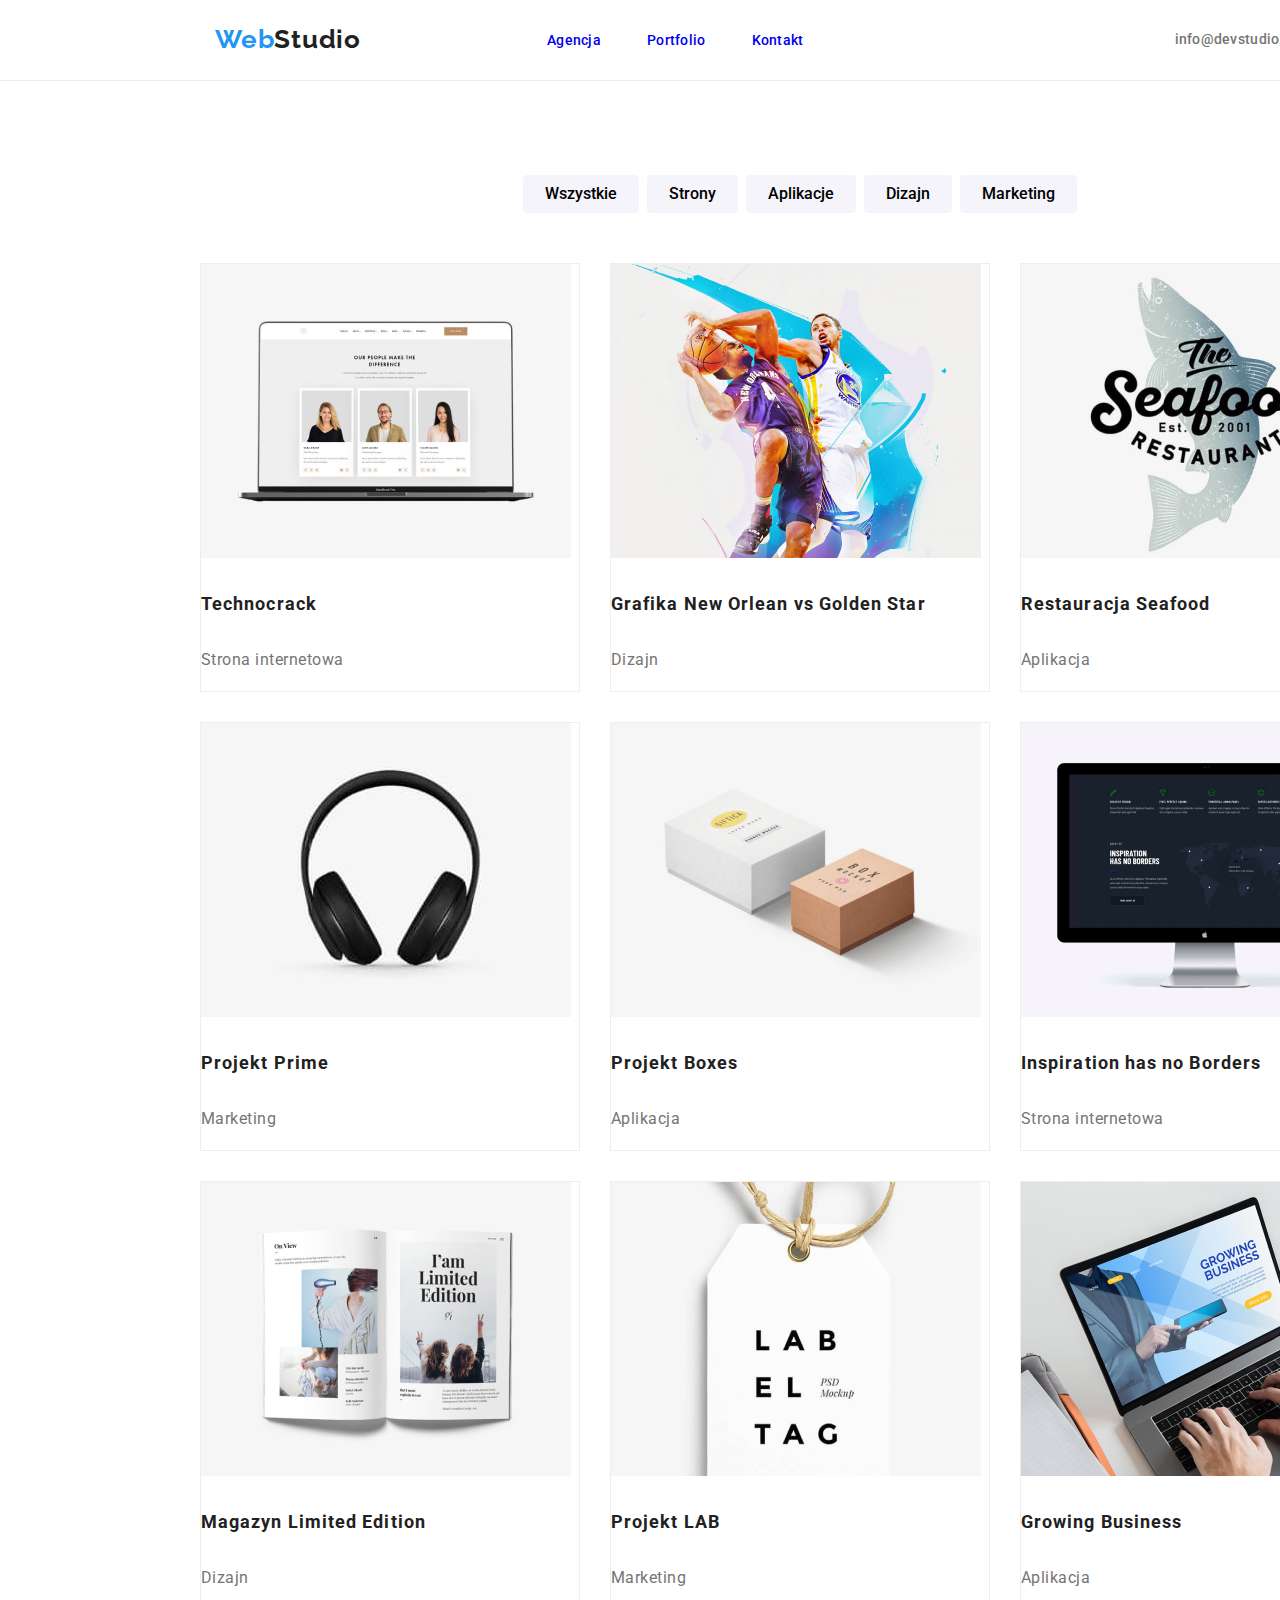
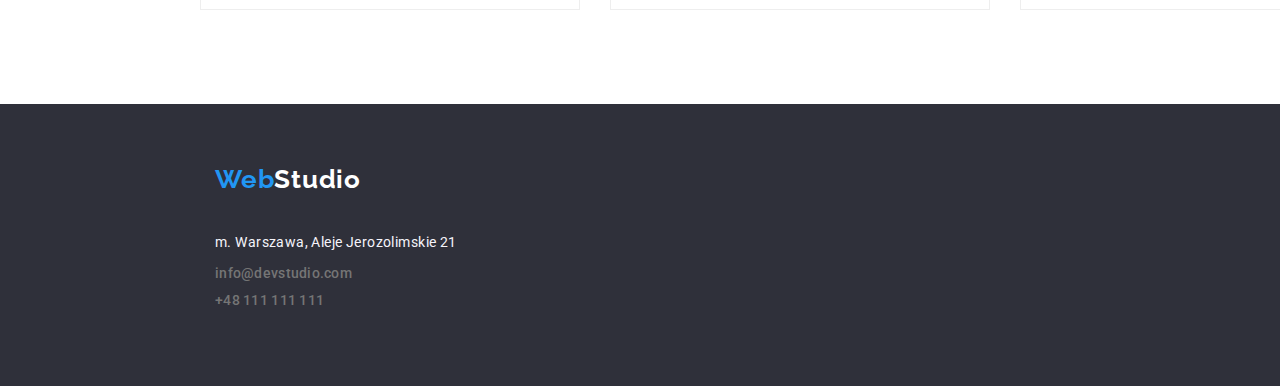
==== commit 6942dd48: "poprawki 18.10 cz 3" ====
--- a/portfolio.html
+++ b/portfolio.html
@@ -49,7 +49,7 @@
     </header>
     <main class="portfolio-main">
       <div class="button">
-        <ul>
+        <ul class="portfolio-buttons">
           <li>
             <button type="button" class="button-page-2">Wszystkie</button>
           </li>
@@ -64,8 +64,8 @@
         </ul>
       </div>
 
-      <section class="section-5">
-        <ul>
+      <section class="section-5 container">
+        <ul class="list-style-portfolio container">
           <li class="list-item-section-5">
             <img
               src="./images/technocrack.jpg"
@@ -77,116 +77,92 @@
             <p class="section-5-p">Strona internetowa</p>
           </li>
           <li class="list-item-section-5">
-            <figure>
-              <img
-                src="./images/new orlean vs golden star.jpg"
-                alt="basketball players"
-                width="370"
-                height="294"
-              />
-              <figcaption>
-                <h4 class="section-5-h4">Grafika New Orlean vs Golden Star</h4>
-                <p class="section-5-p">Dizajn</p>
-              </figcaption>
-            </figure>
+            <img
+              src="./images/new orlean vs golden star.jpg"
+              alt="basketball players"
+              width="370"
+              height="294"
+            />
+
+            <h4 class="section-5-h4">Grafika New Orlean vs Golden Star</h4>
+            <p class="section-5-p">Dizajn</p>
           </li>
           <li class="list-item-section-5">
-            <figure>
-              <img
-                src="./images/seafood.jpg"
-                alt="fish logo with the name"
-                width="370"
-                height="294"
-              />
-              <figcaption>
-                <h4 class="section-5-h4">Restauracja Seafood</h4>
-                <p class="section-5-p">Aplikacja</p>
-              </figcaption>
-            </figure>
+            <img
+              src="./images/seafood.jpg"
+              alt="fish logo with the name"
+              width="370"
+              height="294"
+            />
+
+            <h4 class="section-5-h4">Restauracja Seafood</h4>
+            <p class="section-5-p">Aplikacja</p>
           </li>
           <li class="list-item-section-5">
-            <figure>
-              <img
-                src="./images/marketing.jpg"
-                alt="black headphones"
-                width="370"
-                height="294"
-              />
-              <figcaption>
-                <h4 class="section-5-h4">Projekt Prime</h4>
-                <p class="section-5-p">Marketing</p>
-              </figcaption>
-            </figure>
+            <img
+              src="./images/marketing.jpg"
+              alt="black headphones"
+              width="370"
+              height="294"
+            />
+
+            <h4 class="section-5-h4">Projekt Prime</h4>
+            <p class="section-5-p">Marketing</p>
           </li>
           <li class="list-item-section-5">
-            <figure>
-              <img
-                src="./images/boxes.jpg"
-                alt="boxes"
-                width="370"
-                height="294"
-              />
-              <figcaption>
-                <h4 class="section-5-h4">Projekt Boxes</h4>
-                <p class="section-5-p">Aplikacja</p>
-              </figcaption>
-            </figure>
+            <img
+              src="./images/boxes.jpg"
+              alt="boxes"
+              width="370"
+              height="294"
+            />
+
+            <h4 class="section-5-h4">Projekt Boxes</h4>
+            <p class="section-5-p">Aplikacja</p>
           </li>
           <li class="list-item-section-5">
-            <figure>
-              <img
-                src="./images/no borders.jpg"
-                alt="monitor"
-                width="370"
-                height="294"
-              />
-              <figcaption>
-                <h4 class="section-5-h4">Inspiration has no Borders</h4>
-                <p class="section-5-p">Strona internetowa</p>
-              </figcaption>
-            </figure>
+            <img
+              src="./images/no borders.jpg"
+              alt="monitor"
+              width="370"
+              height="294"
+            />
+
+            <h4 class="section-5-h4">Inspiration has no Borders</h4>
+            <p class="section-5-p">Strona internetowa</p>
           </li>
           <li class="list-item-section-5">
-            <figure>
-              <img
-                src="./images/magazin.jpg"
-                alt="newspapper"
-                width="370"
-                height="294"
-              />
-              <figcaption>
-                <h4 class="section-5-h4">Magazyn Limited Edition</h4>
-                <p class="section-5-p">Dizajn</p>
-              </figcaption>
-            </figure>
+            <img
+              src="./images/magazin.jpg"
+              alt="newspapper"
+              width="370"
+              height="294"
+            />
+
+            <h4 class="section-5-h4">Magazyn Limited Edition</h4>
+            <p class="section-5-p">Dizajn</p>
           </li>
           <li class="list-item-section-5">
-            <figure>
-              <img
-                src="./images/lab.jpg"
-                alt="letters on paper"
-                width="370"
-                height="294"
-              />
-              <figcaption>
-                <h4 class="section-5-h4">Projekt LAB</h4>
-                <p class="section-5-p">Marketing</p>
-              </figcaption>
-            </figure>
+            <img
+              src="./images/lab.jpg"
+              alt="letters on paper"
+              width="370"
+              height="294"
+            />
+
+            <h4 class="section-5-h4">Projekt LAB</h4>
+            <p class="section-5-p">Marketing</p>
           </li>
           <li class="list-item-section-5">
-            <figure>
-              <img
-                src="./images/growing business.jpg"
-                alt="writing on laptop"
-                width="370"
-                height="294"
-              />
-              <figcaption>
-                <h4 class="section-5-h4">Growing Business</h4>
-                <p class="section-5-p">Aplikacja</p>
-              </figcaption>
-            </figure>
+            <img
+              src="./images/growing business.jpg"
+              alt="writing on laptop"
+              width="370"
+              height="294"
+            />
+
+            <h4 class="section-5-h4">Growing Business</h4>
+            <p class="section-5-p">Aplikacja</p>
           </li>
         </ul>
       </section>
--- a/css/style.css
+++ b/css/style.css
@@ -7,6 +7,7 @@
   --color-light-grey: #e5e5e5;
   --color-header-border: #ececec;
   --color-white: #fff;
+  --color-of-border: #eeeeee;
 }
 
 body {
@@ -16,7 +17,7 @@
   font-family: "Roboto", sans-serif;
   color: var(--color-black);
   width: 1600px;
-  background-color: var(--color-light-grey);
+  background-color: var(--color-white);
 }
 
 ul {
@@ -40,7 +41,7 @@
 .menu {
   display: flex;
   align-items: center;
-  border-bottom: 1px solid var(--header-border);
+  border-bottom: 1px solid var(--color-header-border);
   background-color: var(--color-white);
 }
 
@@ -186,7 +187,6 @@
   margin-top: 94px;
 }
 
-
 .section-2-h3 {
   font-style: normal;
   font-size: 14px;
@@ -215,10 +215,9 @@
 }
 
 .list-style-section-3 {
-  display:flex;
+  display: flex;
   justify-content: space-between;
   gap: 30px;
-
 }
 
 .section-4 {
@@ -236,17 +235,15 @@
 }
 
 .list-style-section-4 {
-display: flex;
-flex-direction: row;
-justify-content: space-between;
-gap: 30px;
-
-
+  display: flex;
+  flex-direction: row;
+  justify-content: space-between;
+  gap: 30px;
 }
 .team-member {
-  box-shadow: 0px 1px 3px rgba(0, 0, 0, 0.12), 0px 1px 1px rgba(0, 0, 0, 0.14), 0px 2px 1px rgba(0, 0, 0, 0.2);
-border-radius: 0px 0px 4px 4px;
-
+  box-shadow: 0px 1px 3px rgba(0, 0, 0, 0.12), 0px 1px 1px rgba(0, 0, 0, 0.14),
+    0px 2px 1px rgba(0, 0, 0, 0.2);
+  border-radius: 0px 0px 4px 4px;
 }
 .section-4-h4 {
   font-style: normal;
@@ -264,9 +261,9 @@
   line-height: 1.1;
 }
 
-.section-4-h4, .section-4-p {
+.section-4-h4,
+.section-4-p {
   text-align: center;
-
 }
 
 /*footer*/
@@ -294,18 +291,16 @@
 
 .studio-footer {
   color: var(--color-white);
-
-
 }
 
 .list-in-footer {
-padding: 0;
-display: flex;
-flex-direction: column;
-gap: 9px;
+  padding: 0;
+  display: flex;
+  flex-direction: column;
+  gap: 9px;
 }
 .adress-localization {
-  display:flex;
+  display: flex;
   gap: 9px;
   font-style: normal;
   font-weight: 400;
@@ -315,10 +310,7 @@
   line-height: 1.71;
 }
 
-
-
 .adress-mail {
- 
   font-style: normal;
   font-weight: 500;
   font-size: 14px;
@@ -329,7 +321,6 @@
 }
 
 .adress-tel {
-  
   font-style: normal;
   font-weight: 500;
   font-size: 14px;
@@ -351,8 +342,8 @@
 
 .button-page-1:hover,
 .button-page-1:focus {
-  width: 93px;
-  height: 38px;
+  /* width: 93px;
+  height: 38px; */
   background: var(--hover-color);
   color: var(--color-very-light-grey);
   box-shadow: 0px 3px 1px rgba(0, 0, 0, 0.1), 0px 1px 2px rgba(0, 0, 0, 0.08),
@@ -360,8 +351,12 @@
   border-radius: 4px;
 }
 .button-page-2 {
-  width: 93px;
-  height: 38px;
+  padding: 6px 22px 6px 22px;
+
+  font-weight: 500;
+  font-size: 16px;
+  line-height: 1.62;
+
   background: var(--color-very-light-grey);
   border-radius: 4px;
   border-style: none;
@@ -370,8 +365,6 @@
 
 .button-page-2:hover,
 .button-page-2:focus {
-  width: 93px;
-  height: 38px;
   background: var(--hover-color);
   color: var(--color-very-light-grey);
   box-shadow: 0px 3px 1px rgba(0, 0, 0, 0.1), 0px 1px 2px rgba(0, 0, 0, 0.08),
@@ -379,6 +372,28 @@
   border-radius: 4px;
 }
 
+.portfolio-buttons {
+  display: flex;
+  justify-content: center;
+  padding: 0;
+  gap: 8px;
+  margin-top: 94px;
+}
+
+.list-style-portfolio {
+  display: flex;
+  flex-wrap: wrap;
+  gap: 30px;
+  margin-top: 50px;
+  margin-bottom: 94px;
+}
+
+.list-item-section-5 {
+  border: 1px solid var(--color-of-border);
+
+  flex-basis: calc((100% - 60px) / 3);
+}
+
 .section-5-h4 {
   font-style: normal;
   font-size: 18px;
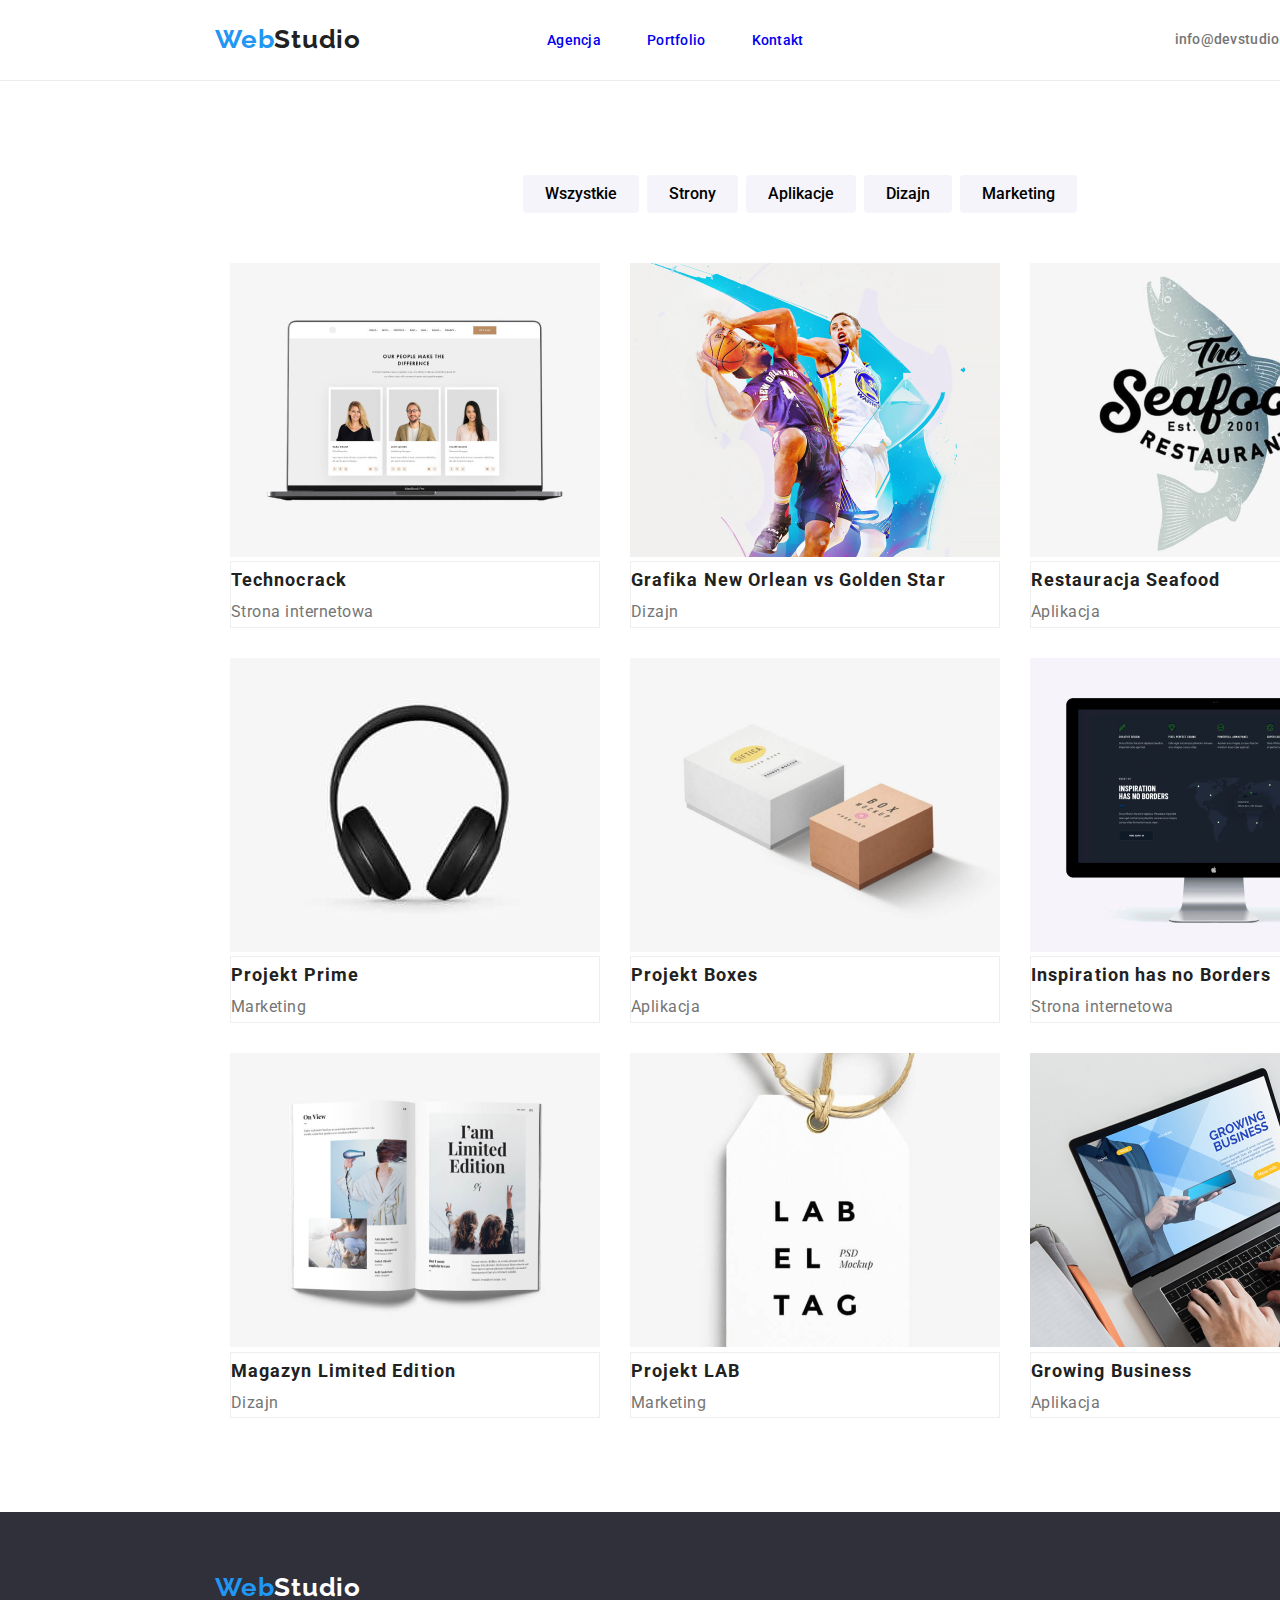
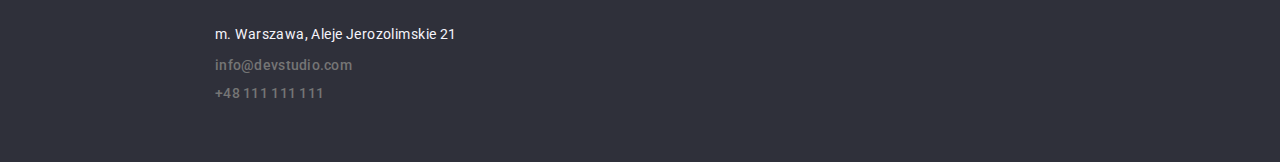
==== commit d2b2ceb6: "pomoc Georga mentora 19.10" ====
--- a/portfolio.html
+++ b/portfolio.html
@@ -73,8 +73,10 @@
               width="370"
               height="294"
             />
-            <h4 class="section-5-h4">Technocrack</h4>
-            <p class="section-5-p">Strona internetowa</p>
+            <div class="border-line-portfolio">
+              <h4 class="section-5-h4">Technocrack</h4>
+              <p class="section-5-p">Strona internetowa</p>
+            </div>
           </li>
           <li class="list-item-section-5">
             <img
@@ -84,8 +86,10 @@
               height="294"
             />
 
-            <h4 class="section-5-h4">Grafika New Orlean vs Golden Star</h4>
-            <p class="section-5-p">Dizajn</p>
+            <div class="border-line-portfolio">
+              <h4 class="section-5-h4">Grafika New Orlean vs Golden Star</h4>
+              <p class="section-5-p">Dizajn</p>
+            </div>
           </li>
           <li class="list-item-section-5">
             <img
@@ -95,8 +99,10 @@
               height="294"
             />
 
-            <h4 class="section-5-h4">Restauracja Seafood</h4>
-            <p class="section-5-p">Aplikacja</p>
+            <div class="border-line-portfolio">
+              <h4 class="section-5-h4">Restauracja Seafood</h4>
+              <p class="section-5-p">Aplikacja</p>
+            </div>
           </li>
           <li class="list-item-section-5">
             <img
@@ -106,8 +112,10 @@
               height="294"
             />
 
-            <h4 class="section-5-h4">Projekt Prime</h4>
-            <p class="section-5-p">Marketing</p>
+            <div class="border-line-portfolio">
+              <h4 class="section-5-h4">Projekt Prime</h4>
+              <p class="section-5-p">Marketing</p>
+            </div>
           </li>
           <li class="list-item-section-5">
             <img
@@ -117,8 +125,10 @@
               height="294"
             />
 
-            <h4 class="section-5-h4">Projekt Boxes</h4>
-            <p class="section-5-p">Aplikacja</p>
+            <div class="border-line-portfolio">
+              <h4 class="section-5-h4">Projekt Boxes</h4>
+              <p class="section-5-p">Aplikacja</p>
+            </div>
           </li>
           <li class="list-item-section-5">
             <img
@@ -128,8 +138,10 @@
               height="294"
             />
 
-            <h4 class="section-5-h4">Inspiration has no Borders</h4>
-            <p class="section-5-p">Strona internetowa</p>
+            <div class="border-line-portfolio">
+              <h4 class="section-5-h4">Inspiration has no Borders</h4>
+              <p class="section-5-p">Strona internetowa</p>
+            </div>
           </li>
           <li class="list-item-section-5">
             <img
@@ -139,8 +151,10 @@
               height="294"
             />
 
-            <h4 class="section-5-h4">Magazyn Limited Edition</h4>
-            <p class="section-5-p">Dizajn</p>
+            <div class="border-line-portfolio">
+              <h4 class="section-5-h4">Magazyn Limited Edition</h4>
+              <p class="section-5-p">Dizajn</p>
+            </div>
           </li>
           <li class="list-item-section-5">
             <img
@@ -150,8 +164,10 @@
               height="294"
             />
 
-            <h4 class="section-5-h4">Projekt LAB</h4>
-            <p class="section-5-p">Marketing</p>
+            <div class="border-line-portfolio">
+              <h4 class="section-5-h4">Projekt LAB</h4>
+              <p class="section-5-p">Marketing</p>
+            </div>
           </li>
           <li class="list-item-section-5">
             <img
@@ -161,8 +177,10 @@
               height="294"
             />
 
-            <h4 class="section-5-h4">Growing Business</h4>
-            <p class="section-5-p">Aplikacja</p>
+            <div class="border-line-portfolio">
+              <h4 class="section-5-h4">Growing Business</h4>
+              <p class="section-5-p">Aplikacja</p>
+            </div>
           </li>
         </ul>
       </section>
--- a/css/style.css
+++ b/css/style.css
@@ -28,10 +28,21 @@
 h1 {
   margin: 0;
 }
+*,
+*::after,
+*::before {
+  margin: 0;
+  padding: 0;
+}
 
 .container {
   width: 1200px;
   margin: auto;
+  padding: 0 15px;
+}
+
+.border-line-portfolio {
+  border: 1px solid var(--color-of-border);
 }
 
 .section {
@@ -389,8 +400,6 @@
 }
 
 .list-item-section-5 {
-  border: 1px solid var(--color-of-border);
-
   flex-basis: calc((100% - 60px) / 3);
 }
 
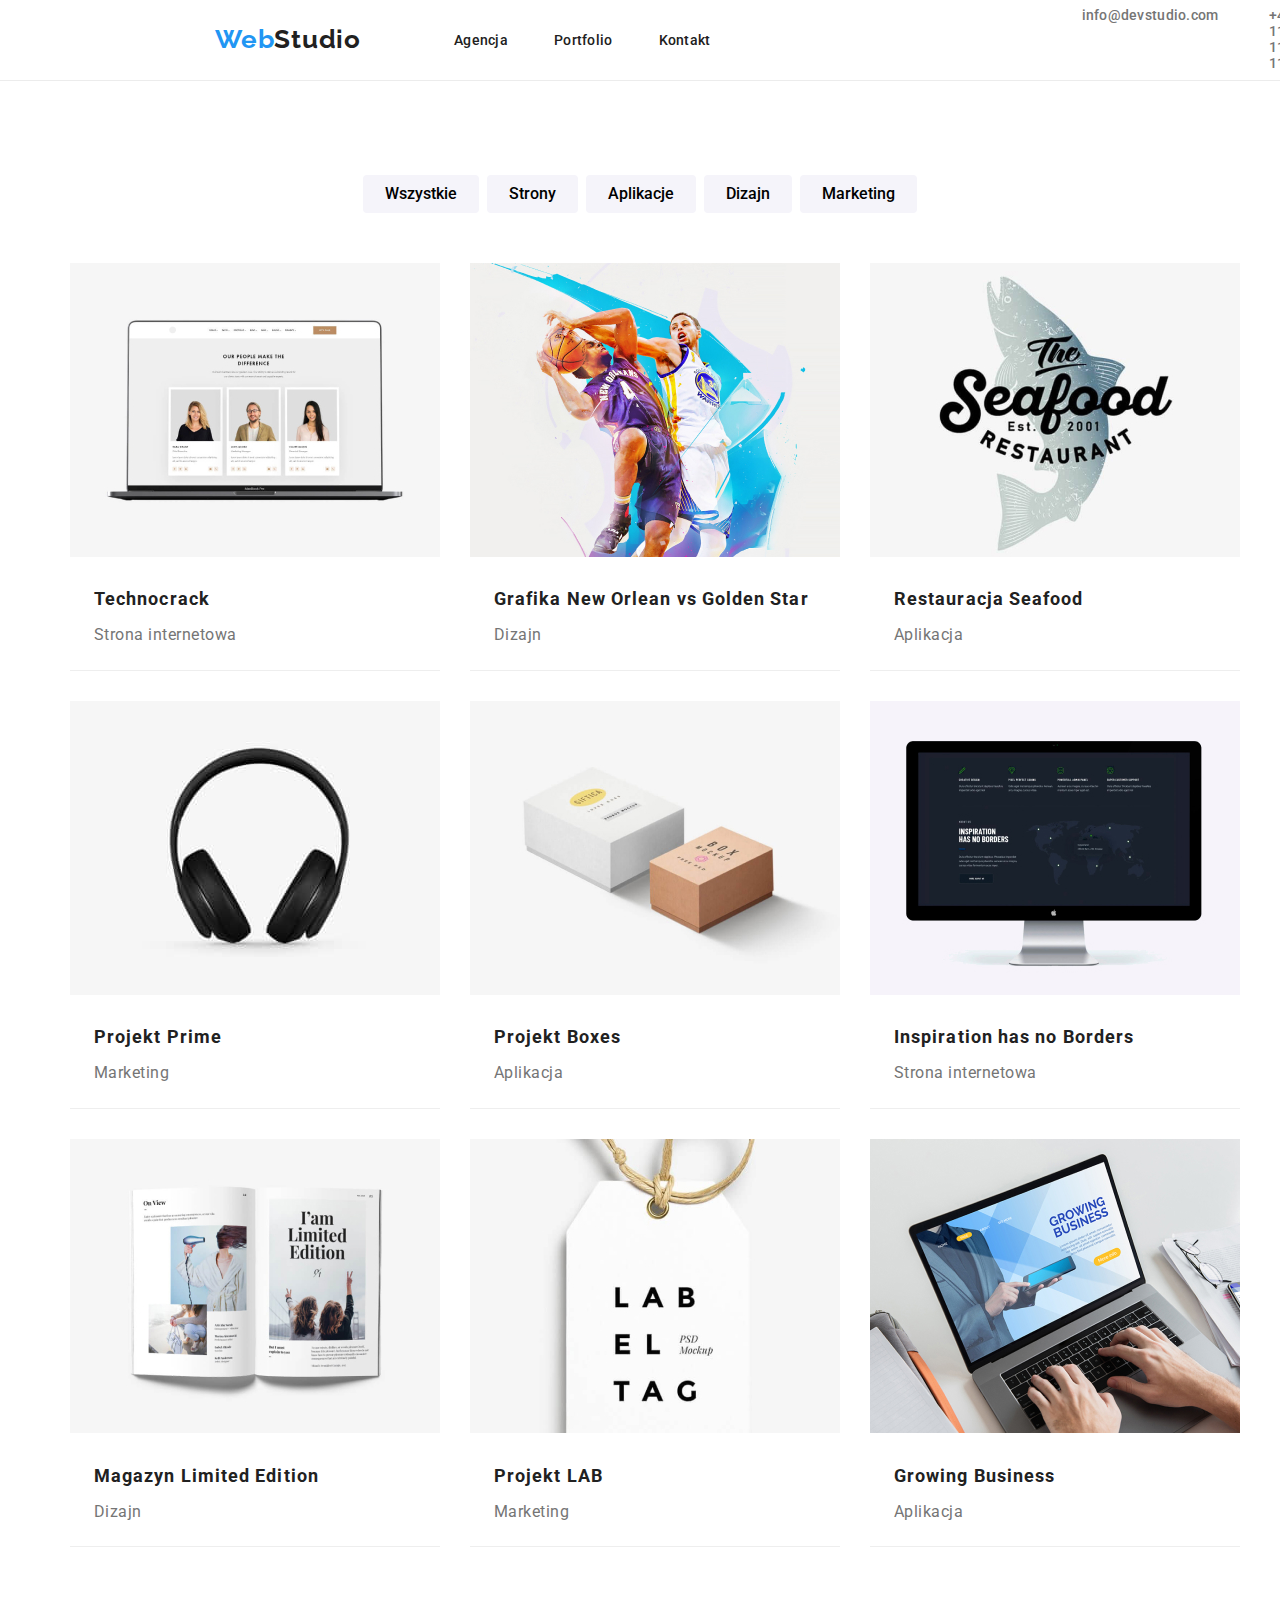
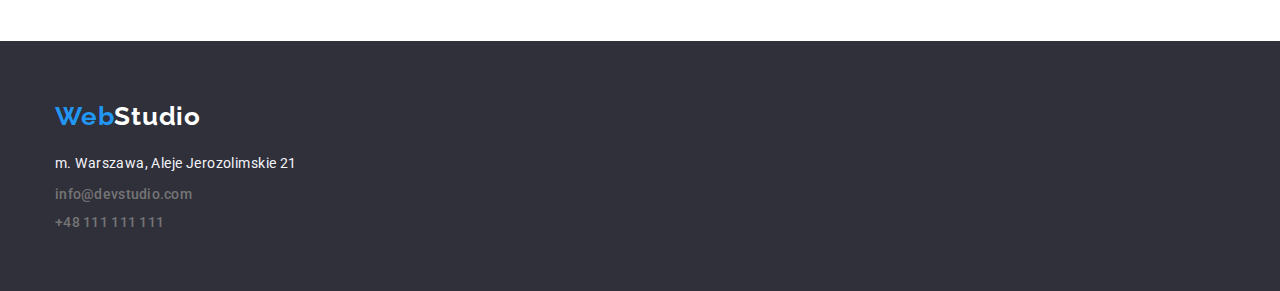
==== commit 30bb00c6: "poprawki 23.10 od mentora" ====
--- a/portfolio.html
+++ b/portfolio.html
@@ -20,7 +20,8 @@
 
   <body class="body">
     <header class="menu">
-      <div class="logo">
+      
+        <div class="logo">
         <a href="index.html" class="logo-link">
           Web<span class="studio">Studio</span></a
         >
@@ -46,8 +47,9 @@
           </li>
         </ul>
       </div>
+    </div>
     </header>
-    <main class="portfolio-main">
+    <main class="portfolio-main section" >
       <div class="button">
         <ul class="portfolio-buttons">
           <li>
@@ -80,7 +82,7 @@
           </li>
           <li class="list-item-section-5">
             <img
-              src="./images/new orlean vs golden star.jpg"
+              src="./images/new-orlean-vs-golden-star.jpg"
               alt="basketball players"
               width="370"
               height="294"
@@ -132,7 +134,7 @@
           </li>
           <li class="list-item-section-5">
             <img
-              src="./images/no borders.jpg"
+              src="./images/no-borders.jpg"
               alt="monitor"
               width="370"
               height="294"
@@ -171,7 +173,7 @@
           </li>
           <li class="list-item-section-5">
             <img
-              src="./images/growing business.jpg"
+              src="./images/growing-business.jpg"
               alt="writing on laptop"
               width="370"
               height="294"
@@ -186,7 +188,8 @@
       </section>
     </main>
     <footer class="footer-style">
-      <div class="logo-footer-style">
+      <div class="container footer-flex">
+        <div class="logo-footer-style">
         <a href="index.html" class="logo-link">
           Web<span class="studio-footer">Studio</span></a
         >
@@ -205,7 +208,7 @@
         <li>
           <a href="tel:+48111111111" class="adress-tel">+48 111 111 111</a>
         </li>
-      </ul>
+      </ul></div>
     </footer>
   </body>
 </html>
--- a/css/style.css
+++ b/css/style.css
@@ -11,28 +11,25 @@
 }
 
 body {
-  margin: 0;
   margin: auto;
   padding: 0;
   font-family: "Roboto", sans-serif;
   color: var(--color-black);
-  width: 1600px;
+
   background-color: var(--color-white);
 }
 
 ul {
   list-style: none;
   padding: 0;
-}
-
-h1 {
   margin: 0;
 }
-*,
-*::after,
-*::before {
+
+h1,
+h2,
+h4,
+p {
   margin: 0;
-  padding: 0;
 }
 
 .container {
@@ -42,7 +39,7 @@
 }
 
 .border-line-portfolio {
-  border: 1px solid var(--color-of-border);
+  border-bottom: 1px solid var(--color-of-border);
 }
 
 .section {
@@ -58,7 +55,7 @@
 
 /*logo*/
 .logo {
-  margin-left: 215px;
+  padding-left: 215px;
   padding-top: 24px;
   padding-bottom: 25px;
 }
@@ -71,7 +68,6 @@
   line-height: 1.19;
   letter-spacing: 0.03em;
   color: var(--hover-color);
-  margin-right: 93px;
 }
 
 .studio {
@@ -91,7 +87,7 @@
 }
 
 .list-style-nav-list {
-  padding-left: 93px;
+  margin-left: 93px;
   display: flex;
   gap: 46px;
 }
@@ -103,6 +99,7 @@
   font-size: 14px;
   line-height: 1.14;
   letter-spacing: 0.02em;
+  color: inherit;
 }
 
 .nav-link:visited {
@@ -129,7 +126,7 @@
 }
 
 .list-style-nav-2-list {
-  padding-left: 371px;
+  margin-left: 371px;
   display: flex;
   gap: 50px;
 }
@@ -167,7 +164,7 @@
   background-color: var(--color-grey2);
 }
 .section-1-h1 {
-  padding-bottom: 30px;
+  margin-bottom: 30px;
   font-style: normal;
   font-weight: 900;
   font-size: 44px;
@@ -243,6 +240,7 @@
   font-size: 36px;
   letter-spacing: 0.03em;
   line-height: 1.1;
+  margin-bottom: 50px;
 }
 
 .list-style-section-4 {
@@ -280,13 +278,14 @@
 /*footer*/
 
 .footer-style {
-  padding-left: 215px;
   padding-top: 60px;
   padding-bottom: 60px;
+  background-color: var(--color-grey2);
+}
+.footer-flex {
   display: flex;
   flex-direction: column;
   gap: 20px;
-  background-color: var(--color-grey2);
 }
 
 .logo-footer-style {
@@ -388,15 +387,13 @@
   justify-content: center;
   padding: 0;
   gap: 8px;
-  margin-top: 94px;
+  margin-bottom: 50px;
 }
 
 .list-style-portfolio {
   display: flex;
   flex-wrap: wrap;
   gap: 30px;
-  margin-top: 50px;
-  margin-bottom: 94px;
 }
 
 .list-item-section-5 {
@@ -408,6 +405,8 @@
   font-size: 18px;
   letter-spacing: 0.06em;
   line-height: 2;
+  padding-top: 20px;
+  padding-left: 24px;
 }
 
 .section-5-p {
@@ -417,4 +416,7 @@
   letter-spacing: 0.03em;
   color: var(--color-grey);
   line-height: 1.8;
-}
+  padding-bottom: 20px;
+  padding-left: 24px;
+  margin-top: 4px;
+}
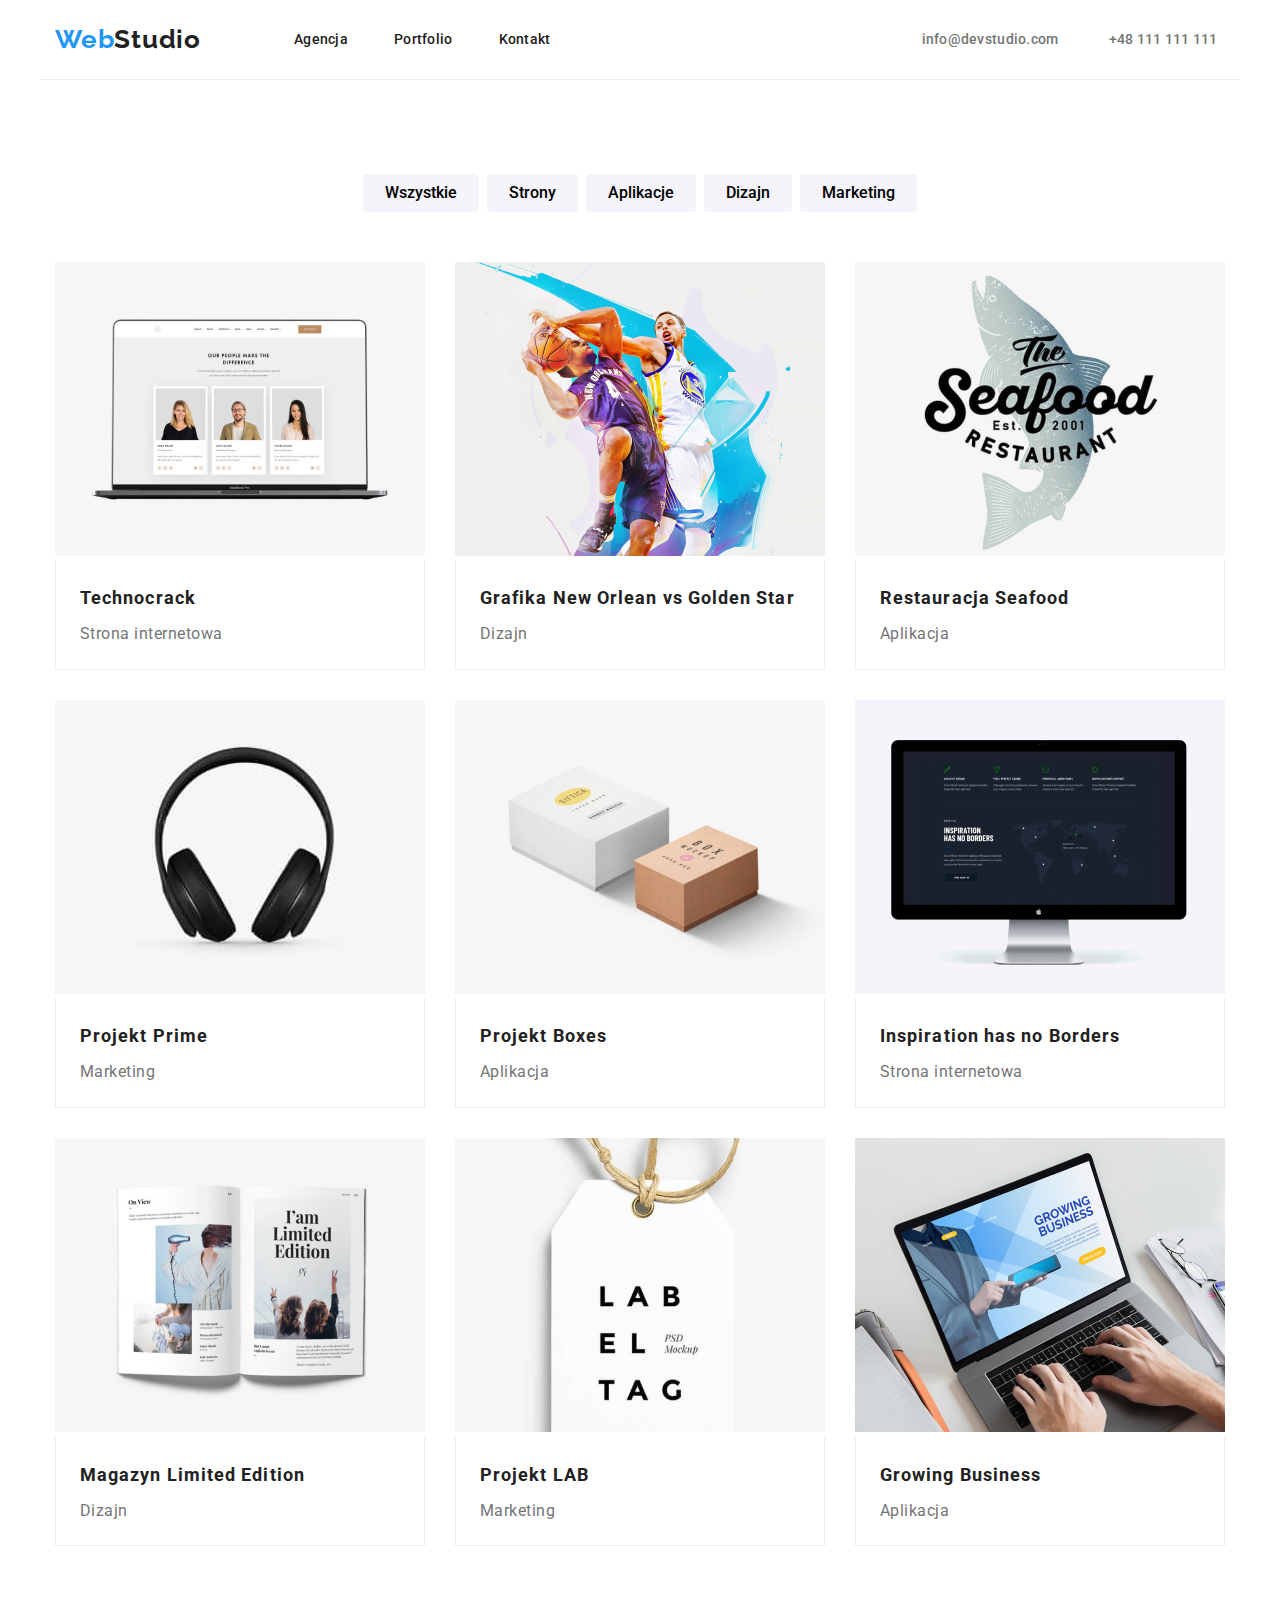
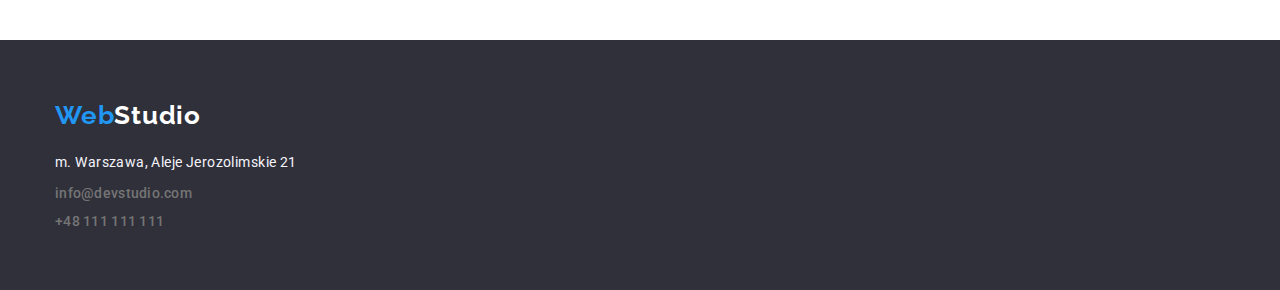
==== commit cd830f34: "nowe zmiany 24.10" ====
--- a/portfolio.html
+++ b/portfolio.html
@@ -19,14 +19,12 @@
   </head>
 
   <body class="body">
-    <header class="menu">
-      
-        <div class="logo">
+    <header class="container">
+      <div class="header">
         <a href="index.html" class="logo-link">
           Web<span class="studio">Studio</span></a
         >
-      </div>
-      <div>
+
         <nav>
           <ul class="list-style-nav-list">
             <li><a href="#" class="nav-link">Agencja</a></li>
@@ -34,8 +32,7 @@
             <li><a href="#" class="nav-link">Kontakt</a></li>
           </ul>
         </nav>
-      </div>
-      <div class="nav-2">
+
         <ul class="list-style-nav-2-list">
           <li>
             <a href="mailto:info@devstudio.com" class="nav-mail"
@@ -47,9 +44,8 @@
           </li>
         </ul>
       </div>
-    </div>
     </header>
-    <main class="portfolio-main section" >
+    <main class="portfolio-main section">
       <div class="button">
         <ul class="portfolio-buttons">
           <li>
@@ -67,7 +63,7 @@
       </div>
 
       <section class="section-5 container">
-        <ul class="list-style-portfolio container">
+        <ul class="list-style-portfolio">
           <li class="list-item-section-5">
             <img
               src="./images/technocrack.jpg"
@@ -190,25 +186,26 @@
     <footer class="footer-style">
       <div class="container footer-flex">
         <div class="logo-footer-style">
-        <a href="index.html" class="logo-link">
-          Web<span class="studio-footer">Studio</span></a
-        >
+          <a href="index.html" class="logo-link">
+            Web<span class="studio-footer">Studio</span></a
+          >
+        </div>
+        <ul class="list-in-footer">
+          <li>
+            <address class="adress-localization">
+              m. Warszawa, Aleje Jerozolimskie 21
+            </address>
+          </li>
+          <li>
+            <a href="mailto:info@devstudio.com" class="adress-mail"
+              >info@devstudio.com</a
+            >
+          </li>
+          <li>
+            <a href="tel:+48111111111" class="adress-tel">+48 111 111 111</a>
+          </li>
+        </ul>
       </div>
-      <ul class="list-in-footer">
-        <li>
-          <address class="adress-localization">
-            m. Warszawa, Aleje Jerozolimskie 21
-          </address>
-        </li>
-        <li>
-          <a href="mailto:info@devstudio.com" class="adress-mail"
-            >info@devstudio.com</a
-          >
-        </li>
-        <li>
-          <a href="tel:+48111111111" class="adress-tel">+48 111 111 111</a>
-        </li>
-      </ul></div>
     </footer>
   </body>
 </html>
--- a/css/style.css
+++ b/css/style.css
@@ -34,31 +34,35 @@
 
 .container {
   width: 1200px;
-  margin: auto;
+  margin: 0 auto;
   padding: 0 15px;
 }
 
 .border-line-portfolio {
   border-bottom: 1px solid var(--color-of-border);
+  border-left: 1px solid var(--color-of-border);
+  border-right: 1px solid var(--color-of-border);
 }
 
 .section {
   padding: 94px 0;
 }
 
-.menu {
+/*logo*/
+
+header {
   display: flex;
   align-items: center;
   border-bottom: 1px solid var(--color-header-border);
   background-color: var(--color-white);
-}
-
-/*logo*/
-.logo {
-  padding-left: 215px;
-  padding-top: 24px;
-  padding-bottom: 25px;
-}
+  height: 80px;
+}
+
+.header {
+  display: flex;
+  align-items: center;
+}
+
 .logo-link {
   font-family: "Raleway", sans-serif;
   text-decoration: none;
@@ -259,6 +263,8 @@
   font-size: 16px;
   letter-spacing: 0.03em;
   line-height: 1.1;
+  margin-bottom: 10px;
+  margin-top: 30px;
 }
 
 .section-4-p {
@@ -268,6 +274,7 @@
   letter-spacing: 0.03em;
   color: var(--color-grey);
   line-height: 1.1;
+  margin-bottom: 30px;
 }
 
 .section-4-h4,
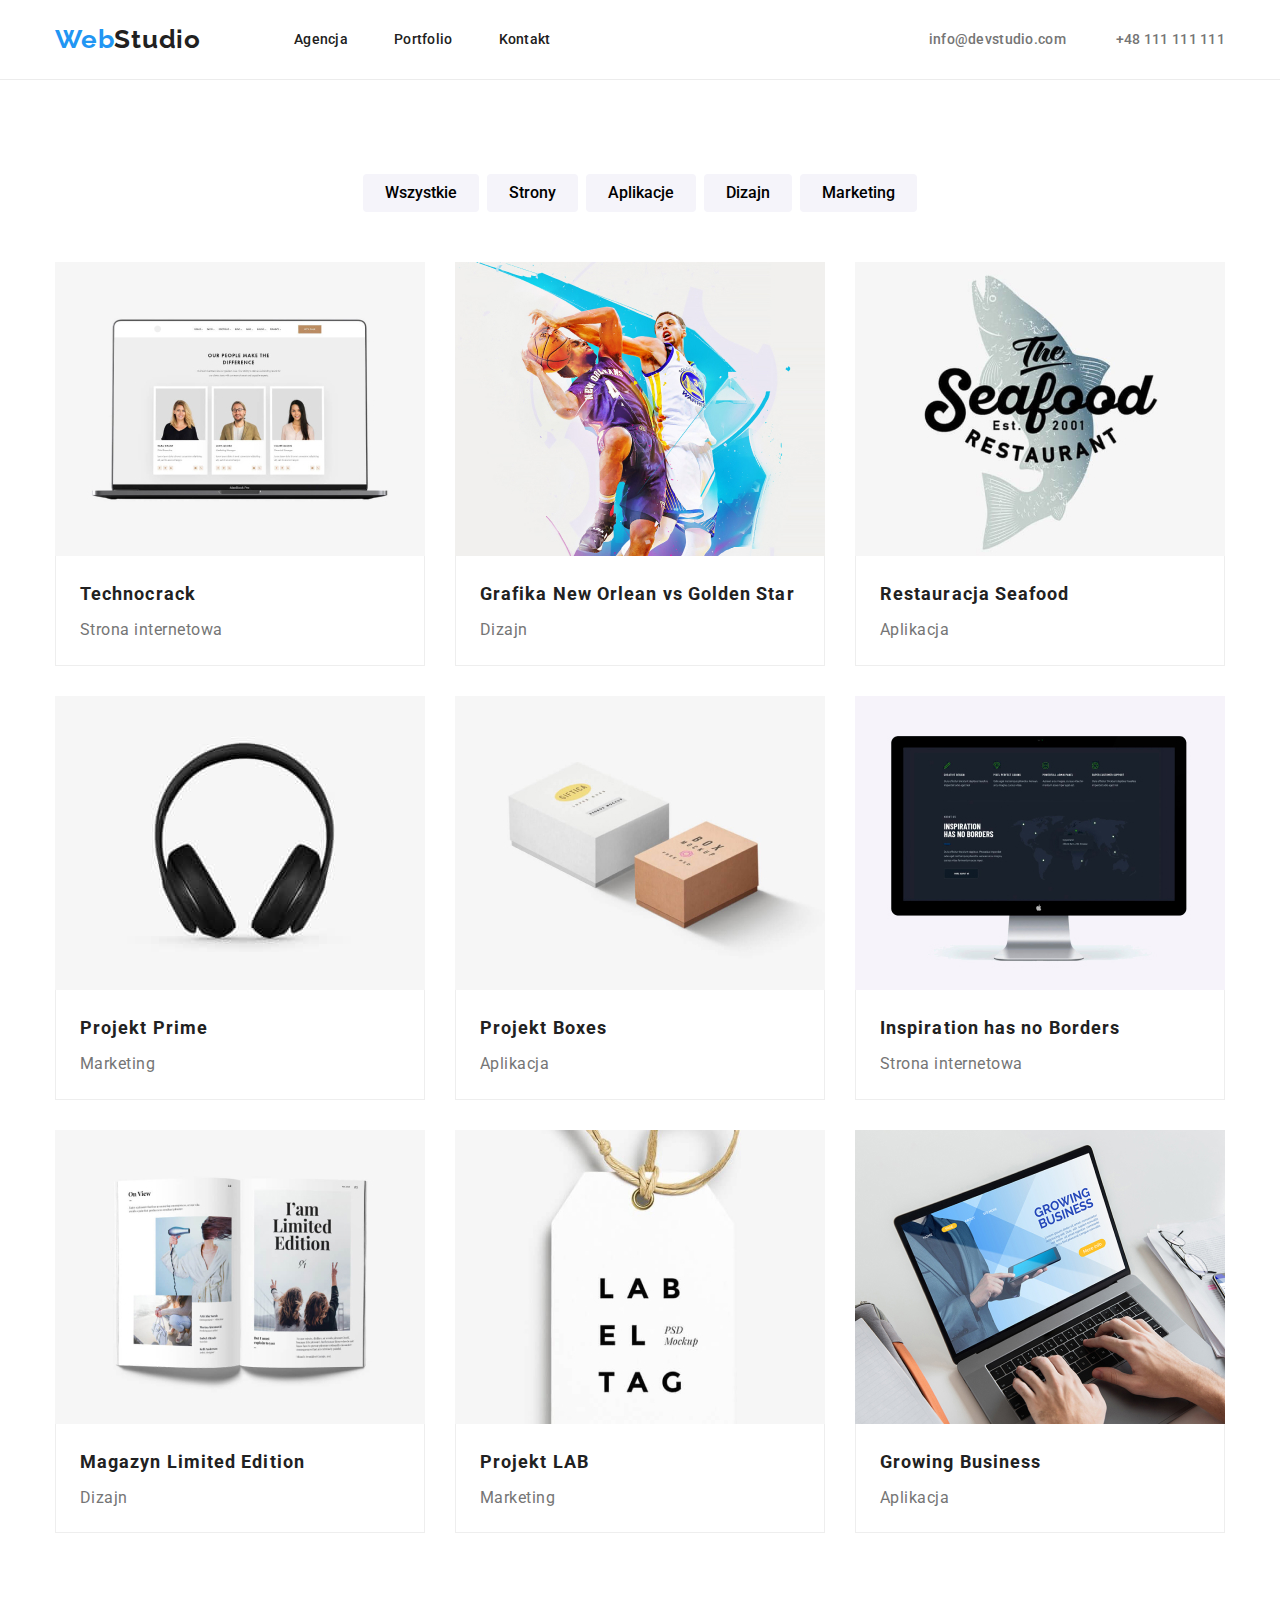
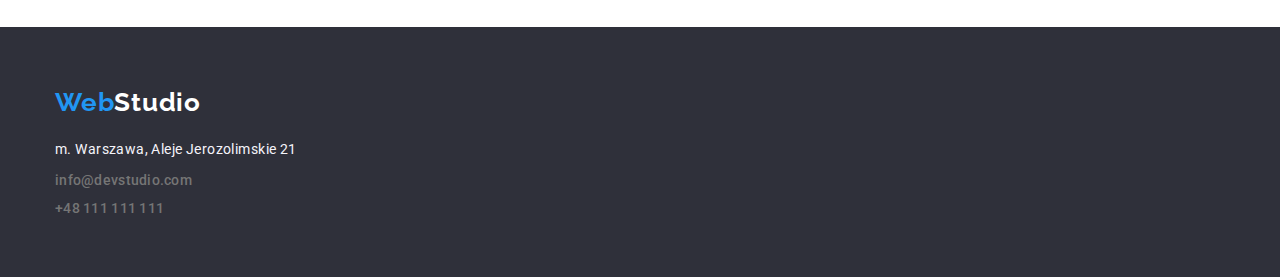
==== commit fab715bd: "zmiany 24.10 cz2" ====
--- a/portfolio.html
+++ b/portfolio.html
@@ -19,30 +19,32 @@
   </head>
 
   <body class="body">
-    <header class="container">
-      <div class="header">
-        <a href="index.html" class="logo-link">
-          Web<span class="studio">Studio</span></a
-        >
-
-        <nav>
-          <ul class="list-style-nav-list">
-            <li><a href="#" class="nav-link">Agencja</a></li>
-            <li><a href="./portfolio.html" class="nav-link">Portfolio</a></li>
-            <li><a href="#" class="nav-link">Kontakt</a></li>
+    <header class="menu">
+      <div class="container">
+        <div class="header-content">
+          <nav class="header-nav">
+            <a href="index.html" class="logo-link">
+              Web<span class="studio">Studio</span></a
+            >
+            <ul class="list-style-nav-list">
+              <li><a href="#" class="nav-link">Agencja</a></li>
+              <li>
+                <a href="./portfolio.html" class="nav-link">Portfolio</a>
+              </li>
+              <li><a href="#" class="nav-link">Kontakt</a></li>
+            </ul>
+          </nav>
+          <ul class="list-style-nav-2-list">
+            <li>
+              <a href="mailto:info@devstudio.com" class="nav-mail"
+                >info@devstudio.com</a
+              >
+            </li>
+            <li>
+              <a href="tel:+48111111111" class="nav-number">+48 111 111 111</a>
+            </li>
           </ul>
-        </nav>
-
-        <ul class="list-style-nav-2-list">
-          <li>
-            <a href="mailto:info@devstudio.com" class="nav-mail"
-              >info@devstudio.com</a
-            >
-          </li>
-          <li>
-            <a href="tel:+48111111111" class="nav-number">+48 111 111 111</a>
-          </li>
-        </ul>
+        </div>
       </div>
     </header>
     <main class="portfolio-main section">
--- a/css/style.css
+++ b/css/style.css
@@ -58,9 +58,10 @@
   height: 80px;
 }
 
-.header {
+.header-content {
   display: flex;
   align-items: center;
+  justify-content: space-between;
 }
 
 .logo-link {
@@ -89,6 +90,10 @@
   line-height: 1.14;
   letter-spacing: 0.02em;
 }
+.header-nav {
+  display: flex;
+  align-items: center;
+}
 
 .list-style-nav-list {
   margin-left: 93px;
@@ -130,7 +135,6 @@
 }
 
 .list-style-nav-2-list {
-  margin-left: 371px;
   display: flex;
   gap: 50px;
 }
@@ -406,6 +410,9 @@
 .list-item-section-5 {
   flex-basis: calc((100% - 60px) / 3);
 }
+.list-item-section-5 img {
+  display: block;
+}
 
 .section-5-h4 {
   font-style: normal;
